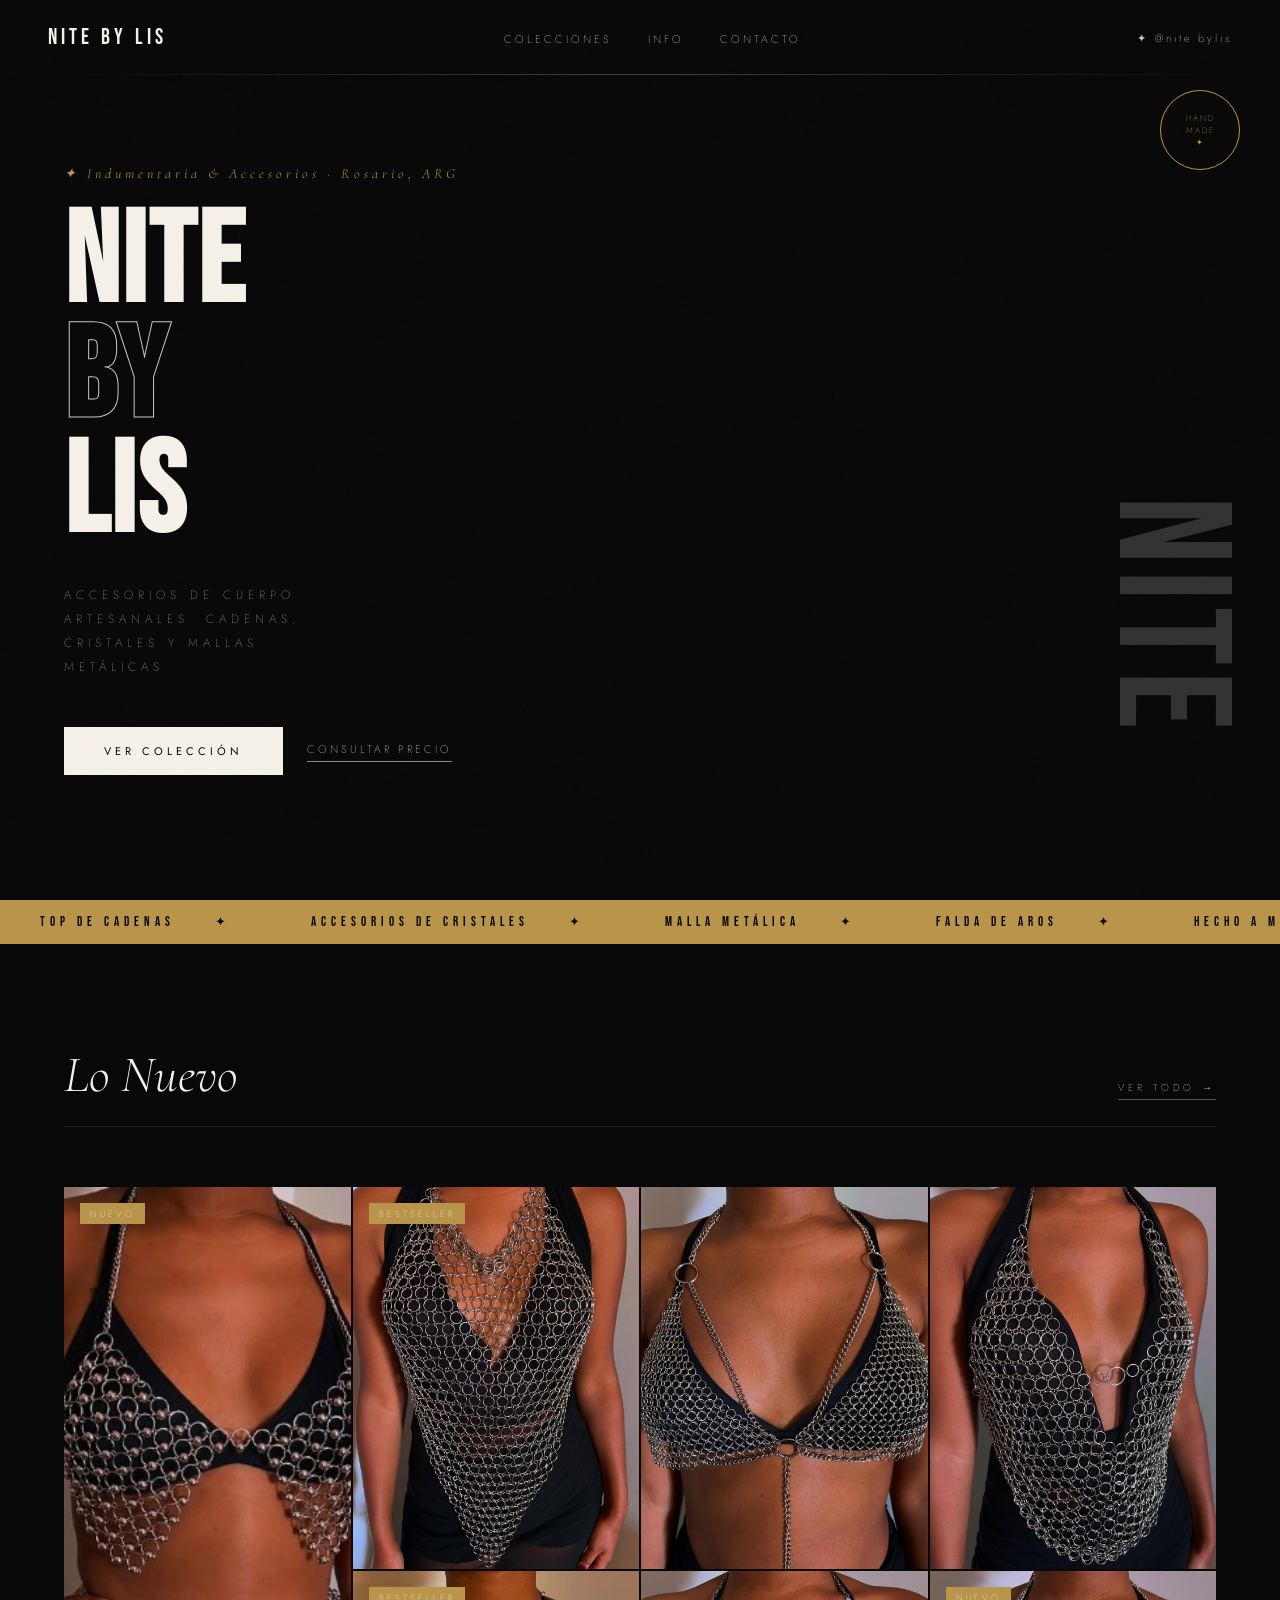
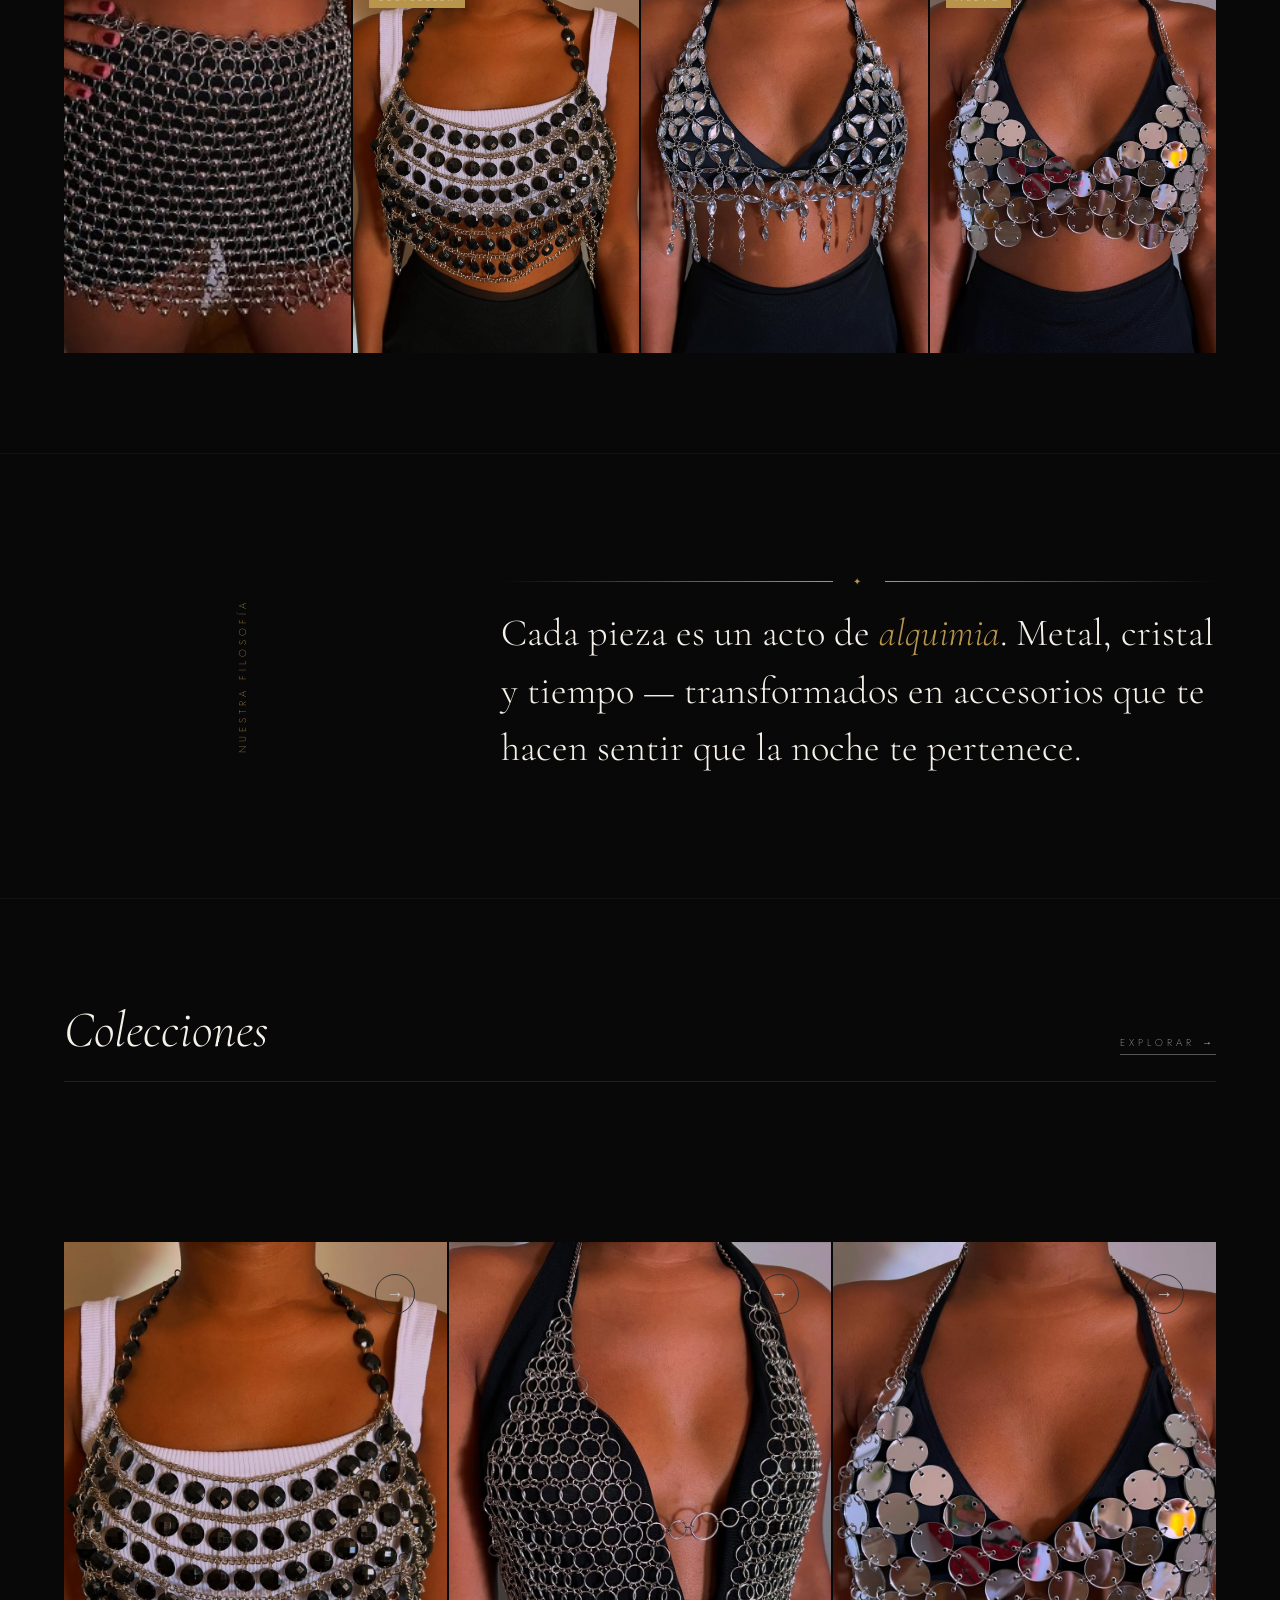
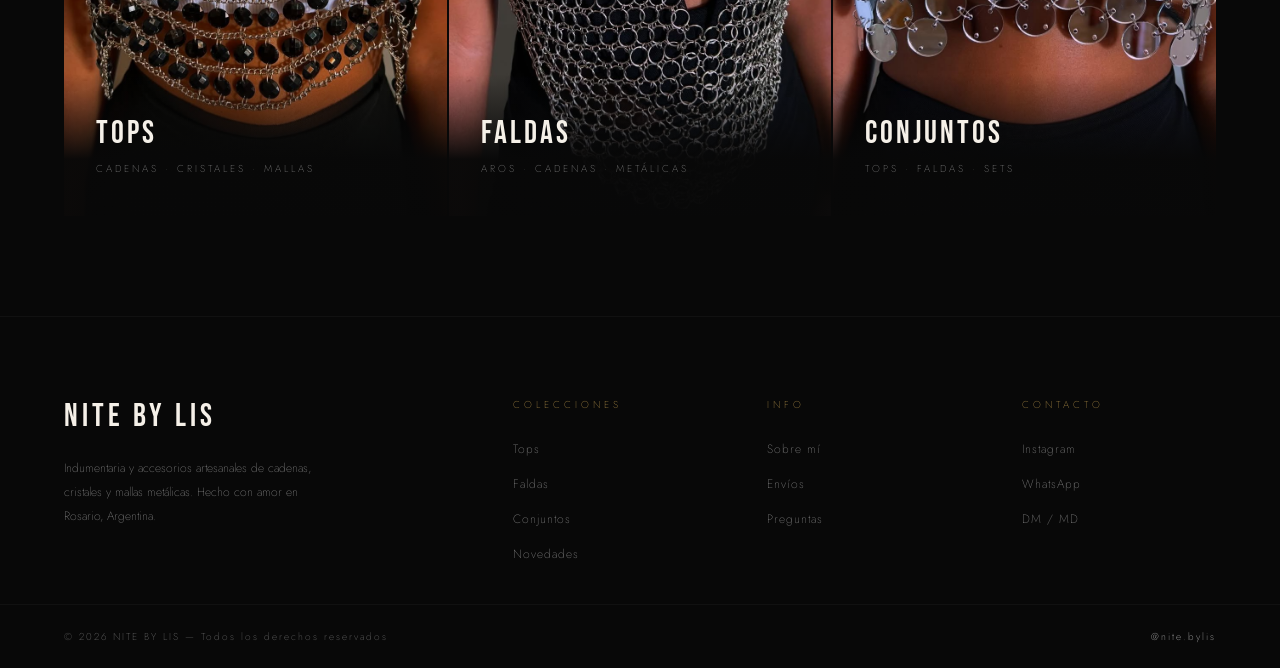
==== index.html @ 31d82adc "responsive v2" ====
<!DOCTYPE html>
<html lang="es">
<head>
  <meta charset="UTF-8">
  <meta name="viewport" content="width=device-width, initial-scale=1.0">
  <title>NITE BY LIS</title>
  <link rel="preconnect" href="https://fonts.googleapis.com">
  <link rel="preconnect" href="https://fonts.gstatic.com" crossorigin>
  <link href="https://fonts.googleapis.com/css2?family=Cormorant+Garamond:ital,wght@0,300;0,400;0,700;1,300;1,400&family=Bebas+Neue&family=Jost:wght@200;300;400&display=swap" rel="stylesheet">
  <link rel="stylesheet" href="css/styles.css">
</head>
<body>

  <!-- ==============================
       NAV
  ================================= -->
  <nav>
    <a href="#" class="nav-logo">NITE BY LIS</a>
    <ul class="nav-links">
      <!-- <li><a href="tienda.html">Tienda</a></li> -->
      <li><a href="colecciones.html">Colecciones</a></li>
      <li><a href="info.html">Info</a></li>
      <li><a href="#contacto">Contacto</a></li>
    </ul>
    <a href="https://instagram.com/nite.bylis" class="nav-ig">
      ✦ @nite.bylis
    </a>
    <button class="nav-hamburger" id="navHamburger" aria-label="Abrir menú" aria-expanded="false">
      <span></span><span></span><span></span>
    </button>
  </nav>
  <!-- Mobile nav drawer -->
  <div class="nav-drawer" id="navDrawer" aria-hidden="true">
    <ul class="nav-links">
      <!-- <li><a href="tienda.html">Tienda</a></li> -->
      <li><a href="colecciones.html">Colecciones</a></li>
      <li><a href="info.html">Info</a></li>
      <li><a href="#contacto">Contacto</a></li>
    </ul>
    <a href="https://instagram.com/nite.bylis" class="nav-drawer-ig">✦ @nite.bylis</a>
  </div>

  <!-- ==============================
       HERO
  ================================= -->
  <section class="hero">
    <div class="hero-left">
      <p class="hero-tagline">✦ Indumentaria & Accesorios · Rosario, ARG</p>
      <h1 class="hero-title">
        NITE<br>
        <span>BY</span>
        LIS
      </h1>
      <p class="hero-subtitle">Accesorios de cuerpo artesanales. Cadenas, cristales y mallas metálicas.</p>
      <div class="hero-cta">
        <a href="colecciones.html" class="btn-primary"><span>Ver Colección</span></a>
        <a href="https://wa.me/5493413000000?text=Hola%21%20Quiero%20consultar%20por%20los%20accesorios%20de%20NITE%20BY%20LIS%20%E2%9C%A6" class="btn-ghost" target="_blank" rel="noopener">Consultar precio</a>
      </div>
    </div>

    <div class="hero-right">
      <div class="hero-video-wrap" id="heroVideoWrap">

        <!-- Colocá tu video en img/hero.mp4 — formato recomendado 9:16 -->
        <video
          id="heroVideo"
          src="vid/hero2.mp4"
          autoplay
          muted
          loop
          playsinline
        ></video>

        <!-- Ícono de pausa / play — sin controles nativos -->
        <div class="hero-video-pause" id="heroVideoPause">
          <div class="icon">
            <!-- Pause (visible cuando el video está reproduciendo) -->
            <svg id="iconPause" viewBox="0 0 24 24" xmlns="http://www.w3.org/2000/svg">
              <rect x="5"  y="3" width="4" height="18" rx="1"/>
              <rect x="15" y="3" width="4" height="18" rx="1"/>
            </svg>
            <!-- Play (visible cuando el video está pausado) -->
            <svg id="iconPlay" viewBox="0 0 24 24" xmlns="http://www.w3.org/2000/svg" style="display:none;">
              <polygon points="5,3 19,12 5,21"/>
            </svg>
          </div>
        </div>

      </div>
      <div class="product-badge">HAND<br>MADE<br>✦</div>
      <div class="hero-img-text">NITE</div>
    </div>
  </section>

  <!-- ==============================
       MARQUEE
  ================================= -->
  <div class="marquee-wrap">
    <div class="marquee-track">
      <span class="marquee-item">TOP DE CADENAS</span>
      <span class="marquee-item">ACCESORIOS DE CRISTALES</span>
      <span class="marquee-item">MALLA METÁLICA</span>
      <span class="marquee-item">FALDA DE AROS</span>
      <span class="marquee-item">HECHO A MANO</span>
      <span class="marquee-item">ROSARIO ARG</span>
      <!-- Duplicado para loop continuo -->
      <span class="marquee-item">TOP DE CADENAS</span>
      <span class="marquee-item">ACCESORIOS DE CRISTALES</span>
      <span class="marquee-item">MALLA METÁLICA</span>
      <span class="marquee-item">FALDA DE AROS</span>
      <span class="marquee-item">HECHO A MANO</span>
      <span class="marquee-item">ROSARIO ARG</span>
    </div>
  </div>

  <!-- ==============================
       PRODUCTOS — Lo Nuevo
  ================================= -->
  <section class="section">
    <div class="section-header reveal">
      <h2 class="section-title">Lo Nuevo</h2>
      <a href="colecciones.html?filter=nuevo" class="section-link">Ver todo →</a>
    </div>

    <div class="products-grid">

      <div class="product-card reveal">
        <div class="product-img">
          <img src="img/1.jpg" alt="Cota de Malla Triangular">
        </div>
        <div class="product-tag">Nuevo</div>
        <div class="product-overlay">
          <p class="product-name">Cota de Malla Triangular</p>
          <p class="product-price">Consultar precio al MD</p>
        </div>
      </div>

      <div class="product-card reveal">
        <div class="product-img">
          <img src="img/3.jpg" alt="Bralette de Aros y Cadenas">
        </div>
        <div class="product-tag">Bestseller</div>
        <div class="product-overlay">
          <p class="product-name">Bralette de Aros y Cadenas</p>
          <p class="product-price">Consultar precio al MD</p>
        </div>
      </div>

      <div class="product-card reveal">
        <div class="product-img">
          <img src="img/5.jpg" alt="Top Cristales Transparentes">
        </div>
        <div class="product-overlay">
          <p class="product-name">Top Cristales Transparentes</p>
          <p class="product-price">Consultar precio al MD</p>
        </div>
      </div>

      <div class="product-card reveal">
        <div class="product-img">
          <img src="img/4.jpg" alt="Falda de Cadenas Drapeadas">
        </div>
        <div class="product-overlay">
          <p class="product-name">Falda de Cadenas Drapeadas</p>
          <p class="product-price">Consultar precio al MD</p>
        </div>
      </div>

      <div class="product-card reveal">
        <div class="product-img">
          <img src="img/11.jpg" alt="Top Espejos Plateados">
        </div>
        <div class="product-tag">Bestseller</div>
        <div class="product-overlay">
          <p class="product-name">Top Espejos Plateados</p>
          <p class="product-price">Consultar precio al MD</p>
        </div>
      </div>

      <div class="product-card reveal">
        <div class="product-img">
          <img src="img/8.jpg" alt="Top Cristales Negros Flor">
        </div>
        <div class="product-overlay">
          <p class="product-name">Top Cristales Negros Flor</p>
          <p class="product-price">Consultar precio al MD</p>
        </div>
      </div>

      <div class="product-card reveal">
        <div class="product-img">
          <img src="img/13.jpg" alt="Conjunto Malla Metálica">
        </div>
        <div class="product-tag">Nuevo</div>
        <div class="product-overlay">
          <p class="product-name">Conjunto Malla Metálica</p>
          <p class="product-price">Consultar precio al MD</p>
        </div>
      </div>

    </div>
  </section>

  <!-- ==============================
       STATEMENT
  ================================= -->
  <div class="statement">
    <div style="display:flex;justify-content:center;">
      <p class="statement-label">Nuestra Filosofía</p>
    </div>
    <div>
      <div class="line-deco reveal"><span>✦</span></div>
      <p class="statement-text reveal">
        Cada pieza es un acto de <em>alquimia</em>. Metal, cristal y tiempo — transformados en accesorios que te hacen sentir que la noche te pertenece.
      </p>
    </div>
  </div>

  <!-- ==============================
       COLECCIONES
  ================================= -->
  <section class="section" style="padding-bottom:0;">
    <div class="section-header reveal">
      <h2 class="section-title">Colecciones</h2>
      <a href="colecciones.html" class="section-link">Explorar →</a>
    </div>
  </section>

  <div class="categories">
    <a href="colecciones.html?filter=tops" class="cat-item reveal">
      <div class="cat-bg">
        <img src="img/11.jpg" alt="Tops">
      </div>
      <div class="cat-info">
        <p class="cat-name">TOPS</p>
        <p class="cat-count">Cadenas · Cristales · Mallas</p>
      </div>
      <div class="cat-arrow">→</div>
    </a>

    <a href="colecciones.html?filter=faldas" class="cat-item reveal">
      <div class="cat-bg">
        <img src="img/4.jpg" alt="Faldas">
      </div>
      <div class="cat-info">
        <p class="cat-name">FALDAS</p>
        <p class="cat-count">Aros · Cadenas · Metálicas</p>
      </div>
      <div class="cat-arrow">→</div>
    </a>

    <a href="colecciones.html?filter=conjuntos" class="cat-item reveal">
      <div class="cat-bg">
        <img src="img/13.jpg" alt="Conjuntos">
      </div>
      <div class="cat-info">
        <p class="cat-name">CONJUNTOS</p>
        <p class="cat-count">Tops · Faldas · Sets</p>
      </div>
      <div class="cat-arrow">→</div>
    </a>
  </div>

  <!-- ==============================
       FOOTER
  ================================= -->
  <footer>
    <div>
      <p class="footer-brand">NITE BY LIS</p>
      <p class="footer-desc">Indumentaria y accesorios artesanales de cadenas, cristales y mallas metálicas. Hecho con amor en Rosario, Argentina.</p>
    </div>
        <div>
      <p class="footer-col-title">Colecciones</p>
      <ul class="footer-links">
        <li><a href="colecciones.html?filter=tops">Tops</a></li>
        <li><a href="colecciones.html?filter=faldas">Faldas</a></li>
        <li><a href="colecciones.html?filter=conjuntos">Conjuntos</a></li>
        <li><a href="colecciones.html?filter=nuevo">Novedades</a></li>
      </ul>
    </div>
    <div>
      <p class="footer-col-title">Info</p>
      <ul class="footer-links">
        <li><a href="info.html#sobre-mi">Sobre mí</a></li>
        <li><a href="info.html#envios">Envíos</a></li>
        <li><a href="info.html#preguntas">Preguntas</a></li>
      </ul>
    </div>
    <div>
      <p class="footer-col-title" id="contacto">Contacto</p>
      <ul class="footer-links">
        <li><a href="https://instagram.com/nite.bylis" target="_blank" rel="noopener">Instagram</a></li>
        <li><a href="https://wa.me/0000000000000?text=Hola%21%20Quiero%20contactarme%20con%20NITE%20BY%20LIS%20%E2%9C%A6" target="_blank" rel="noopener">WhatsApp</a></li>
        <li><a href="https://instagram.com/nite.bylis" target="_blank" rel="noopener">DM / MD</a></li>
      </ul>
    </div>
  </footer>

  <div class="footer-bottom">
    <p class="footer-copy">© 2026 NITE BY LIS — Todos los derechos reservados</p>
    <a href="https://instagram.com/nite.bylis" class="footer-ig">@nite.bylis</a>
  </div>

  <script src="js/config.js"></script>
  <script src="js/main.js"></script>
</body>
</html>
---- css/styles.css ----
/* ============================================
   NITE BY LIS — Editorial Dark
   styles.css
   ============================================ */

/* ---------- Variables ---------- */
:root {
  --black: #080808;
  --white: #f5f0e8;
  --silver: #c8c8c8;
  --gold: #b8954a;
  --dim: #1a1a1a;
  --text-muted: #888;
}

/* ---------- Reset & Base ---------- */
*, *::before, *::after {
  margin: 0;
  padding: 0;
  box-sizing: border-box;
}

html {
  scroll-behavior: smooth;
  overflow-x: hidden;
}

body {
  background: var(--black);
  color: var(--white);
  font-family: 'Jost', sans-serif;
  font-weight: 200;
  overflow-x: hidden;
  cursor: crosshair;
}

/* Grain overlay */
body::before {
  content: '';
  position: fixed;
  inset: 0;
  background-image: url("data:image/svg+xml,%3Csvg viewBox='0 0 256 256' xmlns='http://www.w3.org/2000/svg'%3E%3Cfilter id='noise'%3E%3CfeTurbulence type='fractalNoise' baseFrequency='0.9' numOctaves='4' stitchTiles='stitch'/%3E%3C/filter%3E%3Crect width='100%25' height='100%25' filter='url(%23noise)' opacity='0.04'/%3E%3C/svg%3E");
  pointer-events: none;
  z-index: 9999;
  opacity: 0.4;
}

/* ---------- Navigation ---------- */
body > nav {
  position: fixed;
  top: 0;
  left: 0;
  right: 0;
  z-index: 100;
  display: flex;
  justify-content: space-between;
  align-items: center;
  padding: 24px 48px;
  background: transparent;
  backdrop-filter: blur(0px);
  -webkit-backdrop-filter: blur(0px);
  transition: background 0.4s ease, backdrop-filter 0.4s ease, -webkit-backdrop-filter 0.4s ease;
}

/* Páginas sin hero (info, colecciones, tienda) — nav siempre visible */
body.page-inner > nav {
  background: rgba(8,8,8,0.92) !important;
  backdrop-filter: blur(10px) !important;
  -webkit-backdrop-filter: blur(10px) !important;
}

body > nav::after {
  content: '';
  position: absolute;
  bottom: 0;
  left: 48px;
  right: 48px;
  height: 1px;
  background: linear-gradient(90deg, transparent, var(--silver), transparent);
  opacity: 0.3;
}

.nav-logo {
  font-family: 'Bebas Neue', sans-serif;
  font-size: 22px;
  letter-spacing: 4px;
  color: var(--white);
  text-decoration: none;
}

.nav-links {
  display: flex;
  gap: 36px;
  list-style: none;
}

.nav-links a {
  font-size: 11px;
  letter-spacing: 3px;
  text-transform: uppercase;
  color: var(--silver);
  text-decoration: none;
  transition: color 0.3s;
}

.nav-links a:hover {
  color: var(--white);
}

.nav-ig {
  font-size: 11px;
  letter-spacing: 3px;
  color: var(--silver);
  text-decoration: none;
}
.hero {
  height: 100vh;
  max-height: 900px;
  display: grid;
  grid-template-columns: 3fr 2fr;
  align-items: stretch;
  position: relative;
  overflow: hidden;
}

.hero-left {
  display: flex;
  flex-direction: column;
  justify-content: center;
  padding: 100px 64px 60px;
  position: relative;
}

.hero-tagline {
  font-family: 'Cormorant Garamond', serif;
  font-style: italic;
  font-size: 14px;
  letter-spacing: 4px;
  color: var(--gold);
  margin-bottom: 24px;
  opacity: 0;
  animation: fadeUp 1s 0.3s ease forwards;
}

.hero-title {
  font-family: 'Bebas Neue', sans-serif;
  font-size: clamp(72px, 10vw, 140px);
  line-height: 0.9;
  letter-spacing: 2px;
  color: var(--white);
  opacity: 0;
  animation: fadeUp 1s 0.5s ease forwards;
}

.hero-title span {
  display: block;
  color: transparent;
  -webkit-text-stroke: 1px var(--silver);
}

.hero-subtitle {
  margin-top: 32px;
  font-size: 12px;
  letter-spacing: 5px;
  text-transform: uppercase;
  color: var(--text-muted);
  max-width: 280px;
  line-height: 2;
  opacity: 0;
  animation: fadeUp 1s 0.7s ease forwards;
}

.hero-cta {
  margin-top: 48px;
  display: flex;
  align-items: center;
  gap: 24px;
  opacity: 0;
  animation: fadeUp 1s 0.9s ease forwards;
}

/* Buttons */
.btn-primary {
  display: inline-block;
  padding: 16px 40px;
  background: var(--white);
  color: var(--black);
  font-size: 11px;
  letter-spacing: 4px;
  text-transform: uppercase;
  text-decoration: none;
  font-weight: 400;
  transition: all 0.3s;
  position: relative;
  overflow: hidden;
}

.btn-primary::before {
  content: '';
  position: absolute;
  inset: 0;
  background: var(--gold);
  transform: translateX(-100%);
  transition: transform 0.4s ease;
}

.btn-primary:hover::before {
  transform: translateX(0);
}

.btn-primary span {
  position: relative;
  z-index: 1;
}

.btn-ghost {
  font-size: 11px;
  letter-spacing: 3px;
  text-transform: uppercase;
  color: var(--silver);
  text-decoration: none;
  border-bottom: 1px solid var(--text-muted);
  padding-bottom: 4px;
  transition: color 0.3s, border-color 0.3s;
}

.btn-ghost:hover {
  color: var(--white);
  border-color: var(--white);
}

/* Hero right panel */
.hero-right {
  position: relative;
  overflow: hidden;
  background: var(--black);
  display: flex;
  flex-direction: column;
}

.hero-img-placeholder {
  width: 100%;
  height: 100%;
  background: linear-gradient(135deg, #1a1a1a 0%, #0d0d0d 50%, #1f1a15 100%);
  display: flex;
  align-items: center;
  justify-content: center;
  position: relative;
  overflow: hidden;
}

.hero-img-placeholder::before {
  content: '';
  position: absolute;
  inset: 0;
  background:
    radial-gradient(ellipse at 30% 70%, rgba(184, 149, 74, 0.15) 0%, transparent 60%),
    radial-gradient(ellipse at 70% 30%, rgba(192, 192, 192, 0.1) 0%, transparent 60%);
}

.chain-art {
  position: absolute;
  inset: 0;
  opacity: 0.12;
}

.hero-img-text {
  font-family: 'Bebas Neue', sans-serif;
  font-size: 160px;
  color: var(--white);
  opacity: 0.18;
  letter-spacing: 6px;
  position: absolute;
  bottom: 165px;
  right: 16px;
  writing-mode: vertical-rl;
  text-orientation: mixed;
  user-select: none;
  pointer-events: none;
}

.product-badge {
  position: absolute;
  top: 90px;
  right: 40px;
  width: 80px;
  height: 80px;
  border-radius: 50%;
  border: 1px solid var(--gold);
  display: flex;
  align-items: center;
  justify-content: center;
  text-align: center;
  font-size: 8px;
  letter-spacing: 2px;
  text-transform: uppercase;
  color: var(--gold);
  animation: rotateSlow 20s linear infinite;
  z-index: 2;
}

.add-image-hint {
  text-align: center;
  color: #777;
  font-size: 12px;
  letter-spacing: 2px;
  text-transform: uppercase;
}

/* ---------- Marquee ---------- */
.marquee-wrap {
  overflow: hidden;
  background: var(--gold);
  padding: 14px 0;
}

.marquee-track {
  display: flex;
  gap: 0;
  white-space: nowrap;
  animation: marqueeScroll 25s linear infinite;
}

.marquee-item {
  font-family: 'Bebas Neue', sans-serif;
  font-size: 13px;
  letter-spacing: 5px;
  color: var(--black);
  padding: 0 40px;
}

.marquee-item::after {
  content: '✦';
  margin-left: 40px;
}

/* ---------- Sections ---------- */
.section {
  padding: 100px 64px;
}

.section-header {
  display: flex;
  justify-content: space-between;
  align-items: baseline;
  margin-bottom: 60px;
  padding-bottom: 20px;
  border-bottom: 1px solid #1f1f1f;
}

.section-title {
  font-family: 'Cormorant Garamond', serif;
  font-size: clamp(36px, 4vw, 56px);
  font-weight: 300;
  font-style: italic;
  color: var(--white);
}

.section-link {
  font-size: 10px;
  letter-spacing: 4px;
  text-transform: uppercase;
  color: var(--silver);
  text-decoration: none;
  border-bottom: 1px solid #555;
  padding-bottom: 4px;
  transition: color 0.3s;
}

.section-link:hover {
  color: var(--white);
}

/* ---------- Products Grid ---------- */
.products-grid {
  display: grid;
  grid-template-columns: repeat(4, 1fr);
  gap: 2px;
}

.product-card {
  position: relative;
  overflow: hidden;
  cursor: pointer;
  background: var(--dim);
  aspect-ratio: 3/4;
}

.product-card:first-child {
  grid-row: span 2;
  aspect-ratio: auto;
}

.product-img img {
  width: 100%;
  height: 100%;
  object-fit: cover;
  object-position: center top;
  display: block;
}

.product-card:hover .product-img img {
  transform: scale(1.05);
  transition: transform 0.7s ease;
}

.product-img {
  width: 100%;
  height: 100%;
  background: linear-gradient(180deg, #1a1a1a 0%, #0f0f0f 100%);
  display: flex;
  align-items: center;
  justify-content: center;
  transition: transform 0.7s ease;
  position: relative;
  overflow: hidden;
}

.product-img::after {
  content: '';
  position: absolute;
  inset: 0;
  background: radial-gradient(ellipse at center, rgba(192, 192, 192, 0.05) 0%, transparent 70%);
}

.product-card:hover .product-img {
  transform: scale(1.05);
}

.product-img-num {
  font-family: 'Bebas Neue', sans-serif;
  font-size: 60px;
  color: #1f1f1f;
  user-select: none;
}

.product-overlay {
  position: absolute;
  bottom: 0;
  left: 0;
  right: 0;
  padding: 24px;
  background: linear-gradient(to top, rgba(8, 8, 8, 0.95) 0%, transparent 100%);
  transform: translateY(20px);
  opacity: 0;
  transition: all 0.4s ease;
}

.product-card:hover .product-overlay {
  transform: translateY(0);
  opacity: 1;
}

.product-name {
  font-family: 'Cormorant Garamond', serif;
  font-size: 18px;
  font-style: italic;
  color: var(--white);
  margin-bottom: 4px;
}

.product-price {
  font-size: 12px;
  letter-spacing: 2px;
  color: var(--gold);
}

.product-tag {
  position: absolute;
  top: 16px;
  left: 16px;
  font-size: 9px;
  letter-spacing: 3px;
  text-transform: uppercase;
  color: var(--white);
  background: var(--gold);
  padding: 4px 10px;
}

/* ---------- Statement ---------- */
.statement {
  padding: 120px 64px;
  display: grid;
  grid-template-columns: 1fr 2fr;
  gap: 80px;
  align-items: center;
  border-top: 1px solid #111;
  border-bottom: 1px solid #111;
}

.statement-label {
  font-size: 10px;
  letter-spacing: 4px;
  text-transform: uppercase;
  color: var(--gold);
  writing-mode: vertical-rl;
  text-orientation: mixed;
  transform: rotate(180deg);
}

.statement-text {
  font-family: 'Cormorant Garamond', serif;
  font-size: clamp(24px, 3vw, 40px);
  font-weight: 300;
  line-height: 1.5;
  color: var(--white);
}

.statement-text em {
  font-style: italic;
  color: var(--gold);
}

/* ---------- Categories ---------- */
.categories {
  padding: 100px 64px;
  display: grid;
  grid-template-columns: repeat(3, 1fr);
  gap: 2px;
}

.cat-item {
  position: relative;
  aspect-ratio: 2/3;
  overflow: hidden;
  cursor: pointer;
  background: #111;
  text-decoration: none;
  display: block;
}

.cat-bg {
  width: 100%;
  height: 100%;
  background: linear-gradient(135deg, #161616 0%, #0e0e0e 100%);
  transition: transform 0.6s ease;
  display: flex;
  align-items: center;
  justify-content: center;
}

.cat-bg img {
  width: 100%;
  height: 100%;
  object-fit: cover;
  object-position: center top;
  display: block;
  transition: transform 0.6s ease;
}

.cat-item:hover .cat-bg img {
  transform: scale(1.05);
}

.cat-bg-icon {
  font-size: 80px;
  opacity: 0.06;
  font-family: 'Bebas Neue', sans-serif;
  letter-spacing: -5px;
}

.cat-info {
  position: absolute;
  bottom: 0;
  left: 0;
  right: 0;
  padding: 40px 32px;
  background: linear-gradient(to top, rgba(8, 8, 8, 0.98) 40%, transparent);
}

.cat-name {
  font-family: 'Bebas Neue', sans-serif;
  font-size: 32px;
  letter-spacing: 3px;
  color: var(--white);
  margin-bottom: 8px;
}

.cat-count {
  font-size: 10px;
  letter-spacing: 3px;
  text-transform: uppercase;
  color: var(--text-muted);
}

.cat-arrow {
  position: absolute;
  top: 32px;
  right: 32px;
  width: 40px;
  height: 40px;
  border: 1px solid #333;
  border-radius: 50%;
  display: flex;
  align-items: center;
  justify-content: center;
  color: var(--silver);
  font-size: 18px;
  transition: all 0.3s;
}

.cat-item:hover .cat-arrow {
  background: var(--gold);
  border-color: var(--gold);
  color: var(--black);
}

/* ---------- Footer ---------- */
footer {
  padding: 80px 64px 40px;
  border-top: 1px solid #111;
  display: grid;
  grid-template-columns: 2fr 1fr 1fr 1fr;
  gap: 60px;
}

.footer-brand {
  font-family: 'Bebas Neue', sans-serif;
  font-size: 32px;
  letter-spacing: 4px;
  margin-bottom: 20px;
  color: var(--white);
}

.footer-desc {
  font-size: 12px;
  color: var(--text-muted);
  line-height: 2;
  max-width: 260px;
}

.footer-col-title {
  font-size: 10px;
  letter-spacing: 4px;
  text-transform: uppercase;
  color: var(--gold);
  margin-bottom: 24px;
}

.footer-links {
  list-style: none;
  display: flex;
  flex-direction: column;
  gap: 12px;
}

.footer-links a {
  font-size: 12px;
  color: var(--text-muted);
  text-decoration: none;
  letter-spacing: 1px;
  transition: color 0.3s;
}

.footer-links a:hover {
  color: var(--white);
}

.footer-bottom {
  padding: 24px 64px;
  display: flex;
  justify-content: space-between;
  align-items: center;
  border-top: 1px solid #111;
}

.footer-copy {
  font-size: 10px;
  letter-spacing: 2px;
  color: #777;
}

.footer-ig {
  font-size: 10px;
  letter-spacing: 2px;
  color: var(--silver);
  text-decoration: none;
}

/* ---------- Hero Video ---------- */
.hero-video-wrap {
  position: relative;
  flex: 1;           /* ocupa todo el alto de hero-right */
  min-height: 0;
  width: 100%;
  overflow: hidden;
  cursor: pointer;
  background: var(--black); /* mismo fondo que hero-left cuando el video no llena el ancho */
}

.hero-video-wrap video {
  width: 100%;
  height: 100%;
  object-fit: cover;
  object-position: center top; /* encuadra desde arriba — muestra el producto */
  display: block;
  border: none;
  outline: none;
}

/* Icono de pausa — aparece al hover y cuando está pausado */
.hero-video-pause {
  position: absolute;
  inset: 0;
  display: flex;
  align-items: center;
  justify-content: center;
  opacity: 0;
  transition: opacity 0.3s ease;
  pointer-events: none;
}

.hero-video-pause span {
  font-size: 28px;
  color: var(--white);
  letter-spacing: 3px;
  text-shadow: 0 0 20px rgba(0, 0, 0, 0.8);
  line-height: 1;
}

/* Mostrar ícono al hacer hover sobre el wrapper */
.hero-video-wrap:hover .hero-video-pause {
  opacity: 0.7;
}

/* Cuando está pausado, el ícono muestra play y se ve siempre */
.hero-video-wrap.is-paused .hero-video-pause {
  opacity: 1;
}

.hero-video-wrap.is-paused .hero-video-pause span::before {
  content: '▶';
  font-size: 32px;
}

.hero-video-wrap.is-paused .hero-video-pause span {
  font-size: 0; /* oculta las barras de pausa */
}

.hero-video-wrap.is-paused .hero-video-pause span::before {
  font-size: 32px;
  color: var(--white);
  text-shadow: 0 0 20px rgba(0, 0, 0, 0.8);
}

/* ---------- Animations ---------- */
@keyframes fadeUp {
  from {
    opacity: 0;
    transform: translateY(30px);
  }
  to {
    opacity: 1;
    transform: translateY(0);
  }
}

@keyframes rotateSlow {
  to {
    transform: rotate(360deg);
  }
}

@keyframes marqueeScroll {
  from { transform: translateX(0); }
  to   { transform: translateX(-50%); }
}

/* ---------- Scroll Reveal ---------- */
.reveal {
  opacity: 0;
  transform: translateY(40px);
  transition: opacity 0.8s ease, transform 0.8s ease;
}

.reveal.visible {
  opacity: 1;
  transform: translateY(0);
}

/* ---------- Line Decoration ---------- */
.line-deco {
  display: flex;
  align-items: center;
  gap: 20px;
  margin-bottom: 16px;
}

.line-deco::before,
.line-deco::after {
  content: '';
  flex: 1;
  height: 1px;
  background: linear-gradient(90deg, transparent, var(--gold));
}

.line-deco::after {
  background: linear-gradient(90deg, var(--gold), transparent);
}

.line-deco span {
  font-size: 10px;
  letter-spacing: 4px;
  text-transform: uppercase;
  color: var(--gold);
}

/* ============================================
   RESPONSIVE — Mobile First
   Breakpoints: 768px (tablet) · 480px (mobile)
   ============================================ */

/* ---------- Hamburger button (hidden on desktop) ---------- */
.nav-hamburger {
  display: none;
  flex-direction: column;
  justify-content: center;
  gap: 5px;
  background: none;
  border: none;
  cursor: pointer;
  padding: 4px;
  z-index: 102;
}

.nav-hamburger span {
  display: block;
  width: 22px;
  height: 1.5px;
  background: var(--white);
  transition: transform 0.3s ease, opacity 0.3s ease;
}

/* X state */
.nav-hamburger.open span:nth-child(1) { transform: translateY(6.5px) rotate(45deg); }
.nav-hamburger.open span:nth-child(2) { opacity: 0; }
.nav-hamburger.open span:nth-child(3) { transform: translateY(-6.5px) rotate(-45deg); }

/* ---------- Mobile nav drawer ---------- */
.nav-drawer {
  display: none;
  position: fixed;
  top: 0;
  left: 0;
  right: 0;
  bottom: 0;
  background: rgba(8,8,8,0.98);
  z-index: 101;
  flex-direction: column;
  align-items: center;
  justify-content: center;
  gap: 32px;
  opacity: 0;
  pointer-events: none;
  transition: opacity 0.3s ease;
}

.nav-drawer.open {
  opacity: 1;
  pointer-events: all;
}

.nav-drawer .nav-links {
  flex-direction: column;
  align-items: center;
  gap: 28px;
  list-style: none;
}

.nav-drawer .nav-links a {
  font-size: 13px;
  letter-spacing: 5px;
  color: var(--silver);
  text-decoration: none;
  transition: color 0.3s;
}

.nav-drawer .nav-links a:hover {
  color: var(--white);
}

.nav-drawer-ig {
  font-size: 11px;
  letter-spacing: 3px;
  color: var(--silver);
  text-decoration: none;
}

/* ---------- Tablet ---------- */
@media (max-width: 768px) {

  /* Global overflow fix */
  body { overflow-x: hidden; }
  .hero, .section, .statement, .categories, footer, .footer-bottom,
  .marquee-wrap { max-width: 100vw; }

  /* Nav — show hamburger, hide links */
  body > nav {
    padding: 18px 24px;
    position: fixed;
    z-index: 102;
  }

  .nav-links,
  .nav-ig {
    display: none;
  }

  .nav-hamburger {
    display: flex;
  }

  .nav-drawer {
    display: flex;
  }

  /* Prevent text overflow */
  .section-header { flex-wrap: wrap; gap: 8px; }
  .hero-tagline   { white-space: normal; font-size: 12px; letter-spacing: 2px; }
  img, video      { max-width: 100%; display: block; }


  /* Hero — stack vertical */
  .hero {
    grid-template-columns: 1fr;
    height: auto;
    max-height: none;
    min-height: 100svh;
  }

  .hero-left {
    padding: 96px 28px 40px;
    order: 1;
  }

  .hero-right {
    order: 2;
    height: 65vw;
    min-height: 260px;
    max-height: 420px;
  }

  .hero-title {
    font-size: clamp(52px, 15vw, 96px);
  }

  .hero-subtitle {
    font-size: 10px;
    letter-spacing: 3px;
    max-width: 260px;
  }

  .hero-cta {
    flex-direction: column;
    align-items: flex-start;
    gap: 16px;
    margin-top: 32px;
  }

  .btn-primary {
    width: 100%;
    text-align: center;
    padding: 14px 24px;
  }

  .hero-img-text {
    font-size: 80px;
    bottom: 10px;
  }

  .product-badge {
    top: 16px;
    right: 16px;
    width: 60px;
    height: 60px;
    font-size: 6px;
  }

  /* Products grid */
  .products-grid {
    grid-template-columns: repeat(2, 1fr);
  }

  .product-card:first-child {
    grid-row: span 1;
    aspect-ratio: 3/4;
  }

  /* Overlay siempre visible en mobile */
  .product-overlay {
    transform: translateY(0);
    opacity: 1;
    background: linear-gradient(to top, rgba(8,8,8,0.98) 0%, rgba(8,8,8,0.3) 100%);
  }

  /* Statement */
  .statement {
    grid-template-columns: 1fr;
    gap: 24px;
    padding: 56px 28px;
  }

  .statement-label {
    writing-mode: horizontal-tb;
    transform: none;
  }

  /* Sections */
  .section {
    padding: 56px 28px;
  }

  /* Categories */
  .categories {
    padding: 32px 28px;
    grid-template-columns: 1fr;
    gap: 2px;
  }

  .cat-item {
    aspect-ratio: 3/1;
    min-height: 120px;
  }

  .cat-bg img {
    object-position: center 30%;
  }

  /* Footer */
  footer {
    grid-template-columns: 1fr 1fr;
    gap: 36px;
    padding: 56px 28px 28px;
  }

  .footer-bottom {
    padding: 20px 28px;
    flex-direction: column;
    gap: 8px;
    text-align: center;
  }
}

/* ---------- Mobile ---------- */
@media (max-width: 480px) {

  body > nav {
    padding: 16px 20px;
  }

  .nav-logo {
    font-size: 17px;
    letter-spacing: 3px;
  }

  .hero-left {
    padding: 88px 20px 36px;
  }

  .hero-title {
    font-size: clamp(48px, 17vw, 72px);
  }

  .hero-right {
    height: 70vw;
  }

  /* Marquee */
  .marquee-item {
    font-size: 11px;
    padding: 0 20px;
  }

  /* Products */
  .section {
    padding: 44px 20px;
  }

  .product-name  { font-size: 13px; }
  .product-price { font-size: 10px; }

  /* Statement */
  .statement {
    padding: 44px 20px;
  }

  .statement-text {
    font-size: clamp(19px, 5vw, 26px);
  }

  /* Categories */
  .categories {
    padding: 28px 20px;
  }

  .cat-item {
    aspect-ratio: 5/2;
  }

  .cat-name { font-size: 22px; }

  /* Footer */
  footer {
    grid-template-columns: 1fr;
    gap: 28px;
    padding: 44px 20px 24px;
  }

  .footer-brand  { font-size: 22px; }

  .footer-bottom {
    padding: 14px 20px;
  }
}
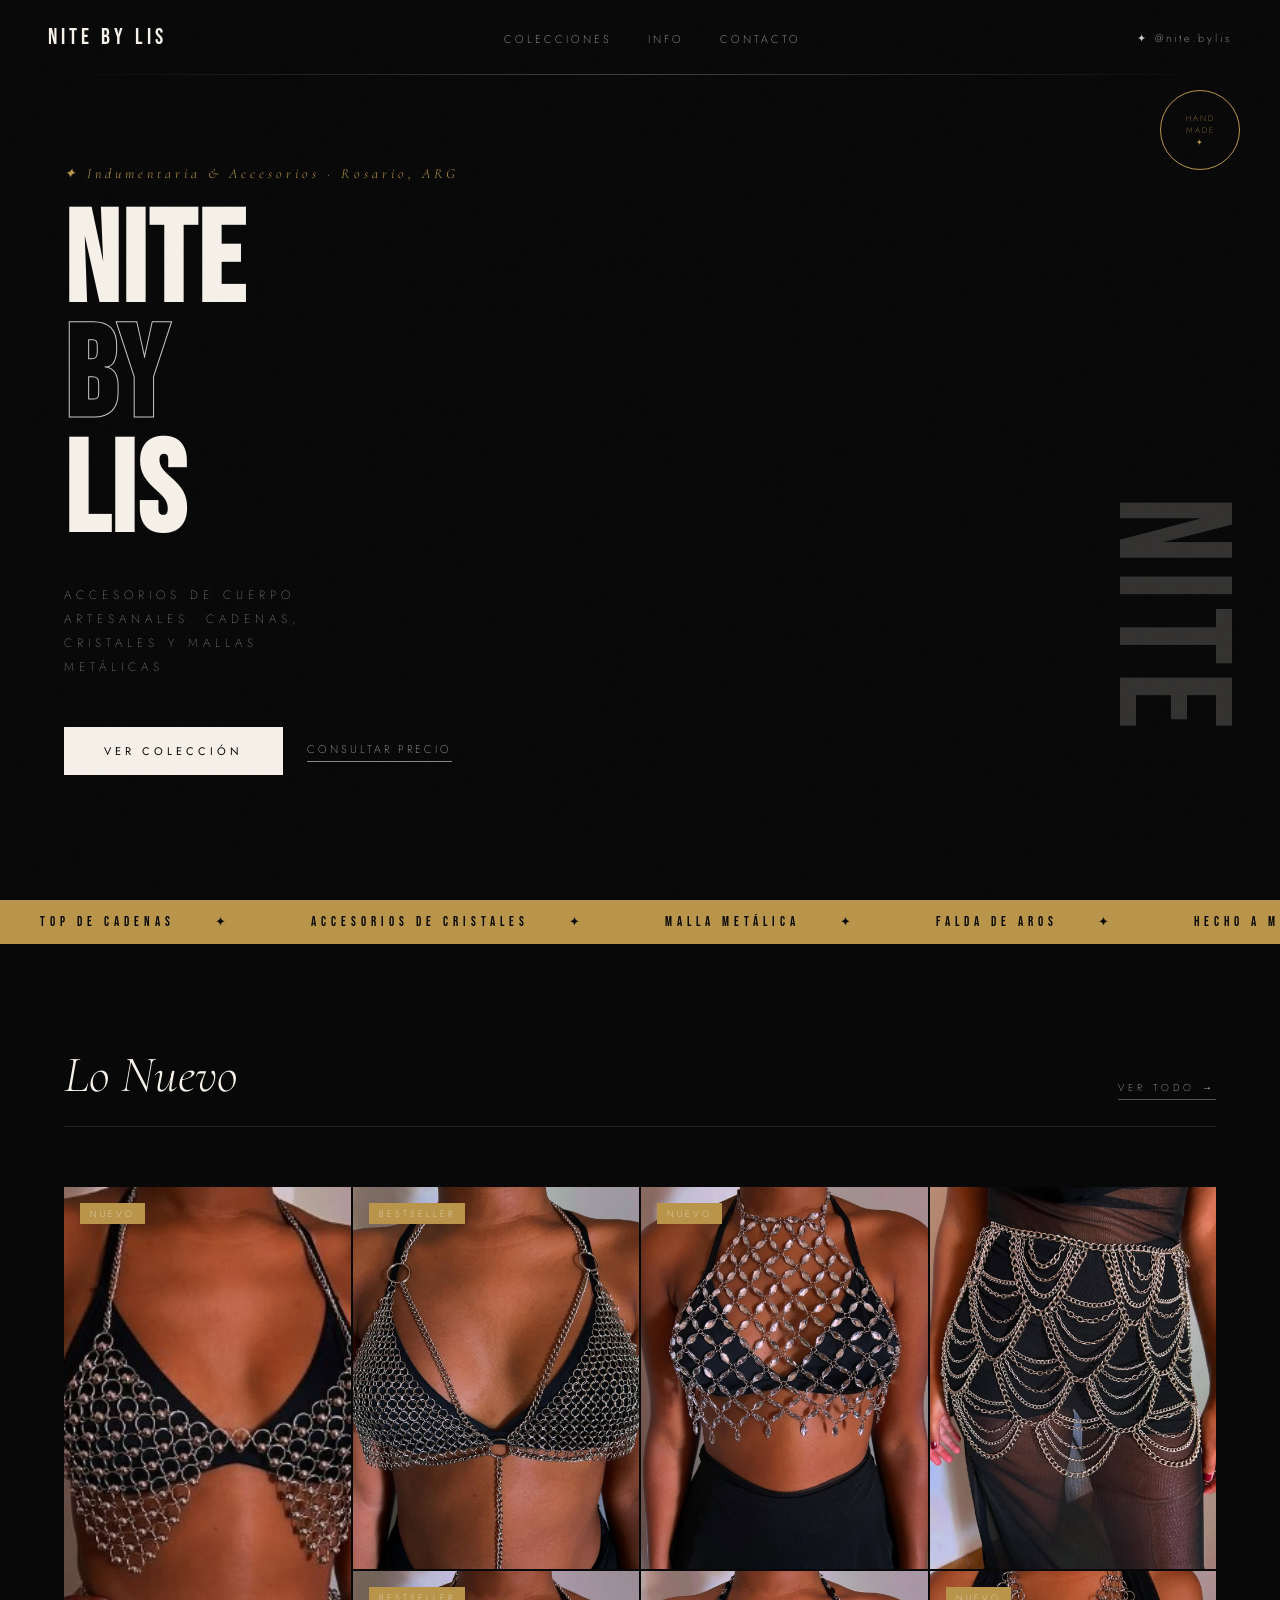
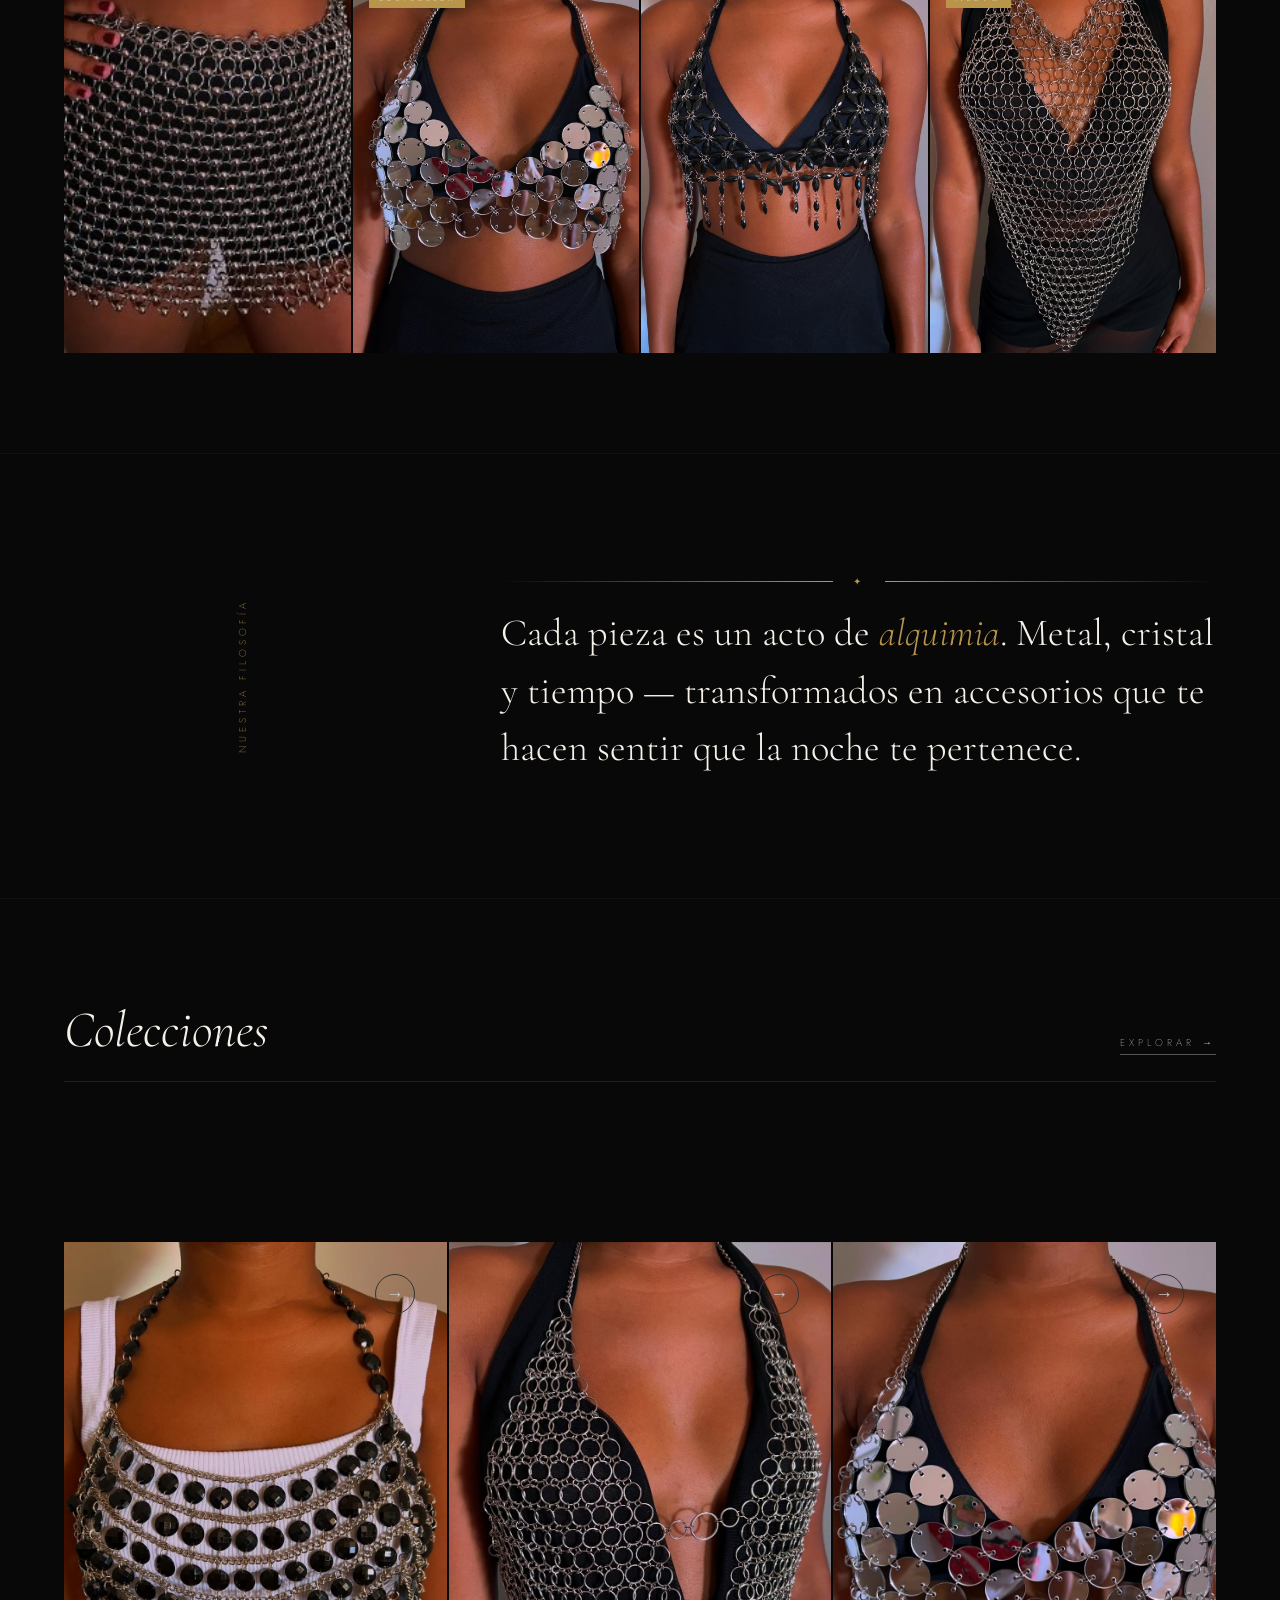
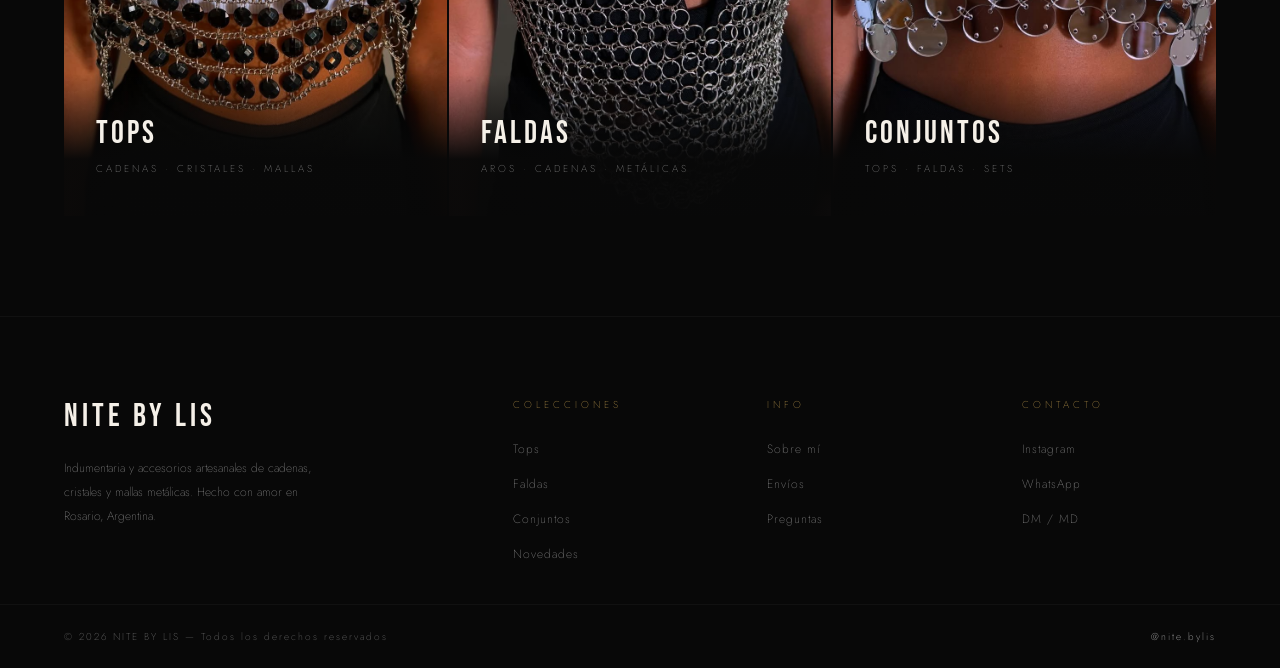
==== commit 77ba603f: "Correspondencia de productos corregida" ====
--- a/index.html
+++ b/index.html
@@ -125,75 +125,62 @@
     <div class="products-grid">
 
       <div class="product-card reveal">
-        <div class="product-img">
-          <img src="img/1.jpg" alt="Cota de Malla Triangular">
-        </div>
+        <div class="product-img"><img src="img/1.jpg" alt="Conjunto Malla Metálica"></div>
         <div class="product-tag">Nuevo</div>
         <div class="product-overlay">
+          <p class="product-name">Conjunto Malla Metálica</p>
+          <p class="product-price">Consultar precio al MD</p>
+        </div>
+      </div>
+
+      <div class="product-card reveal">
+        <div class="product-img"><img src="img/5.jpg" alt="Bralette de Aros y Cadenas"></div>
+        <div class="product-tag">Bestseller</div>
+        <div class="product-overlay">
+          <p class="product-name">Bralette de Aros y Cadenas</p>
+          <p class="product-price">Consultar precio al MD</p>
+        </div>
+      </div>
+
+      <div class="product-card reveal">
+        <div class="product-img"><img src="img/7.jpg" alt="Top Cristales Transparentes"></div>
+        <div class="product-tag">Nuevo</div>
+        <div class="product-overlay">
+          <p class="product-name">Top Cristales Transparentes</p>
+          <p class="product-price">Consultar precio al MD</p>
+        </div>
+      </div>
+
+      <div class="product-card reveal">
+        <div class="product-img"><img src="img/6.jpg" alt="Falda de Cadenas Drapeadas"></div>
+        <div class="product-overlay">
+          <p class="product-name">Falda de Cadenas Drapeadas</p>
+          <p class="product-price">Consultar precio al MD</p>
+        </div>
+      </div>
+
+      <div class="product-card reveal">
+        <div class="product-img"><img src="img/13.jpg" alt="Top Espejos Plateados"></div>
+        <div class="product-tag">Bestseller</div>
+        <div class="product-overlay">
+          <p class="product-name">Top Espejos Plateados</p>
+          <p class="product-price">Consultar precio al MD</p>
+        </div>
+      </div>
+
+      <div class="product-card reveal">
+        <div class="product-img"><img src="img/10.jpg" alt="Top Cristales Negros Flor"></div>
+        <div class="product-overlay">
+          <p class="product-name">Top Cristales Negros Flor</p>
+          <p class="product-price">Consultar precio al MD</p>
+        </div>
+      </div>
+
+      <div class="product-card reveal">
+        <div class="product-img"><img src="img/3.jpg" alt="Cota de Malla Triangular"></div>
+        <div class="product-tag">Nuevo</div>
+        <div class="product-overlay">
           <p class="product-name">Cota de Malla Triangular</p>
-          <p class="product-price">Consultar precio al MD</p>
-        </div>
-      </div>
-
-      <div class="product-card reveal">
-        <div class="product-img">
-          <img src="img/3.jpg" alt="Bralette de Aros y Cadenas">
-        </div>
-        <div class="product-tag">Bestseller</div>
-        <div class="product-overlay">
-          <p class="product-name">Bralette de Aros y Cadenas</p>
-          <p class="product-price">Consultar precio al MD</p>
-        </div>
-      </div>
-
-      <div class="product-card reveal">
-        <div class="product-img">
-          <img src="img/5.jpg" alt="Top Cristales Transparentes">
-        </div>
-        <div class="product-overlay">
-          <p class="product-name">Top Cristales Transparentes</p>
-          <p class="product-price">Consultar precio al MD</p>
-        </div>
-      </div>
-
-      <div class="product-card reveal">
-        <div class="product-img">
-          <img src="img/4.jpg" alt="Falda de Cadenas Drapeadas">
-        </div>
-        <div class="product-overlay">
-          <p class="product-name">Falda de Cadenas Drapeadas</p>
-          <p class="product-price">Consultar precio al MD</p>
-        </div>
-      </div>
-
-      <div class="product-card reveal">
-        <div class="product-img">
-          <img src="img/11.jpg" alt="Top Espejos Plateados">
-        </div>
-        <div class="product-tag">Bestseller</div>
-        <div class="product-overlay">
-          <p class="product-name">Top Espejos Plateados</p>
-          <p class="product-price">Consultar precio al MD</p>
-        </div>
-      </div>
-
-      <div class="product-card reveal">
-        <div class="product-img">
-          <img src="img/8.jpg" alt="Top Cristales Negros Flor">
-        </div>
-        <div class="product-overlay">
-          <p class="product-name">Top Cristales Negros Flor</p>
-          <p class="product-price">Consultar precio al MD</p>
-        </div>
-      </div>
-
-      <div class="product-card reveal">
-        <div class="product-img">
-          <img src="img/13.jpg" alt="Conjunto Malla Metálica">
-        </div>
-        <div class="product-tag">Nuevo</div>
-        <div class="product-overlay">
-          <p class="product-name">Conjunto Malla Metálica</p>
           <p class="product-price">Consultar precio al MD</p>
         </div>
       </div>
--- a/css/styles.css
+++ b/css/styles.css
@@ -901,7 +901,7 @@
     z-index: 102;
   }
 
-  .nav-links,
+  body > nav .nav-links,
   .nav-ig {
     display: none;
   }
@@ -965,7 +965,6 @@
 
   .hero-img-text {
     font-size: 80px;
-    bottom: 10px;
   }
 
   .product-badge {
@@ -1111,4 +1110,4 @@
   .footer-bottom {
     padding: 14px 20px;
   }
-}+}   
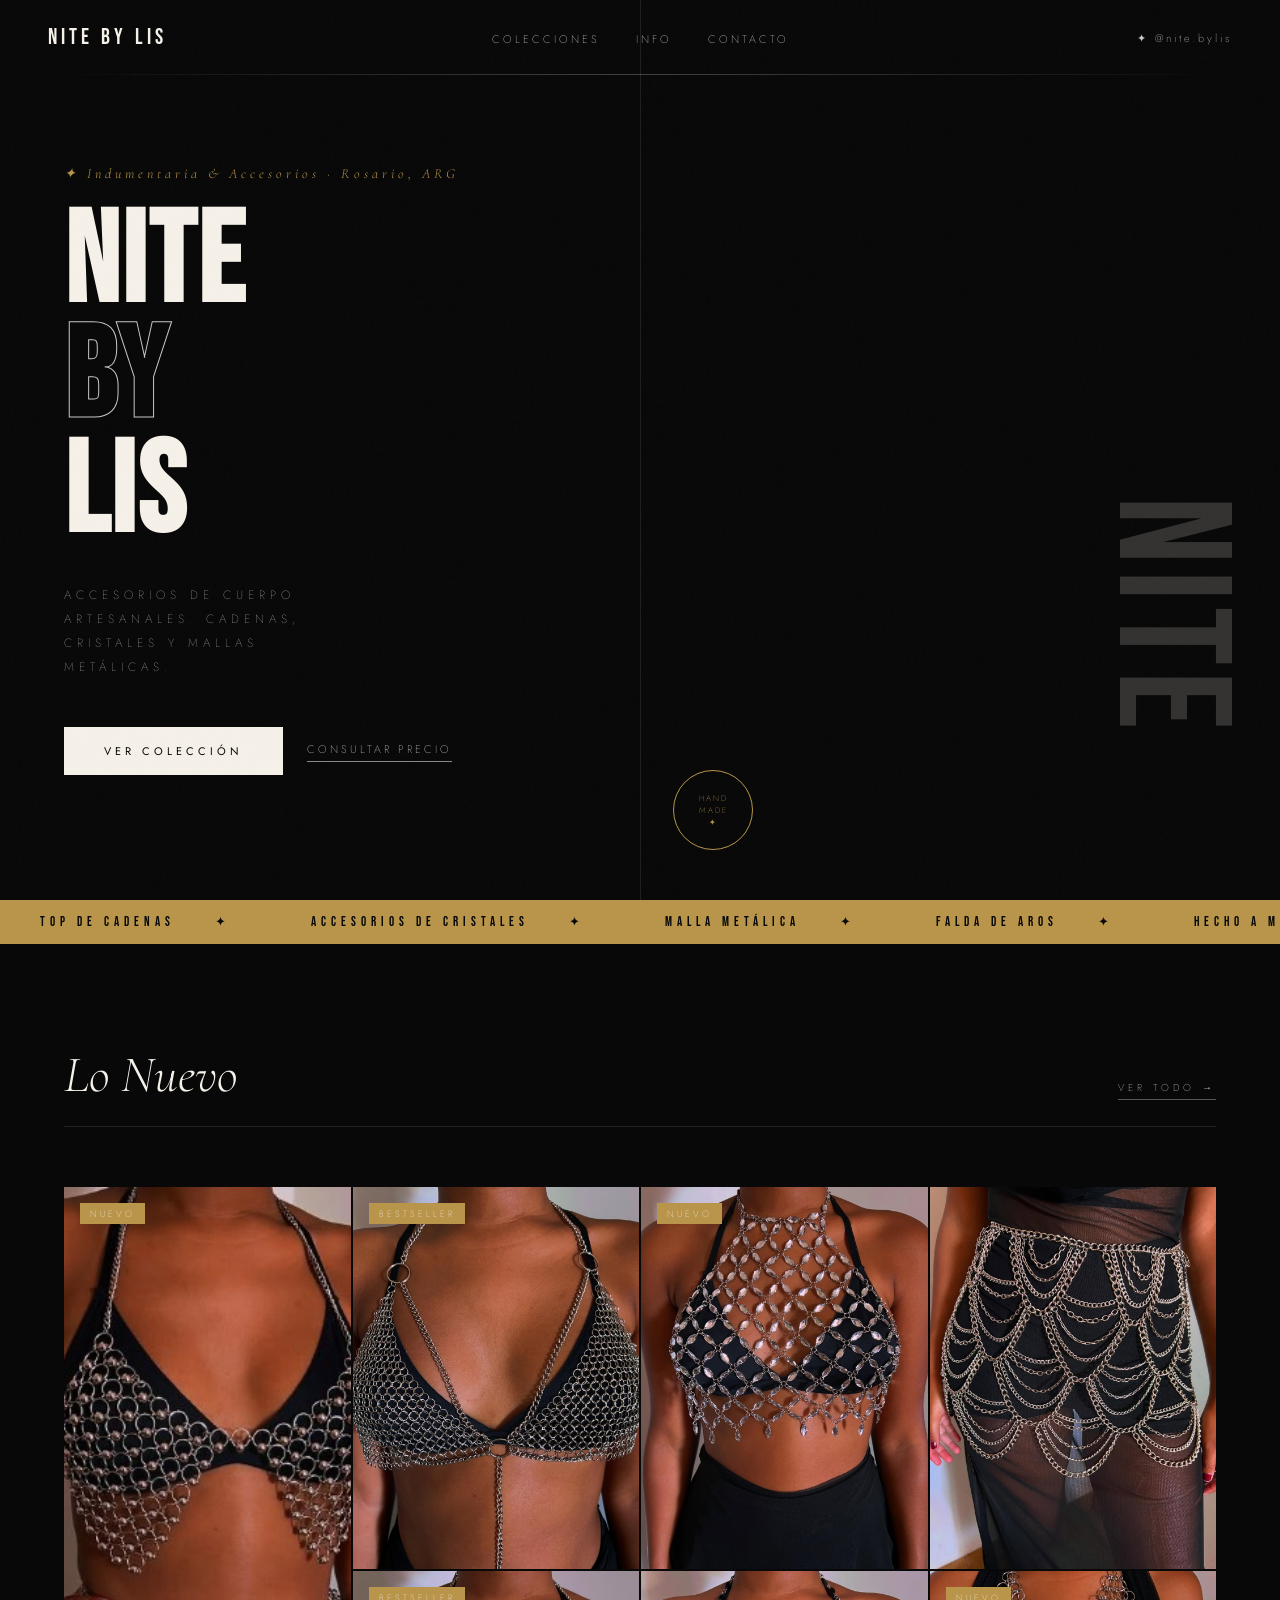
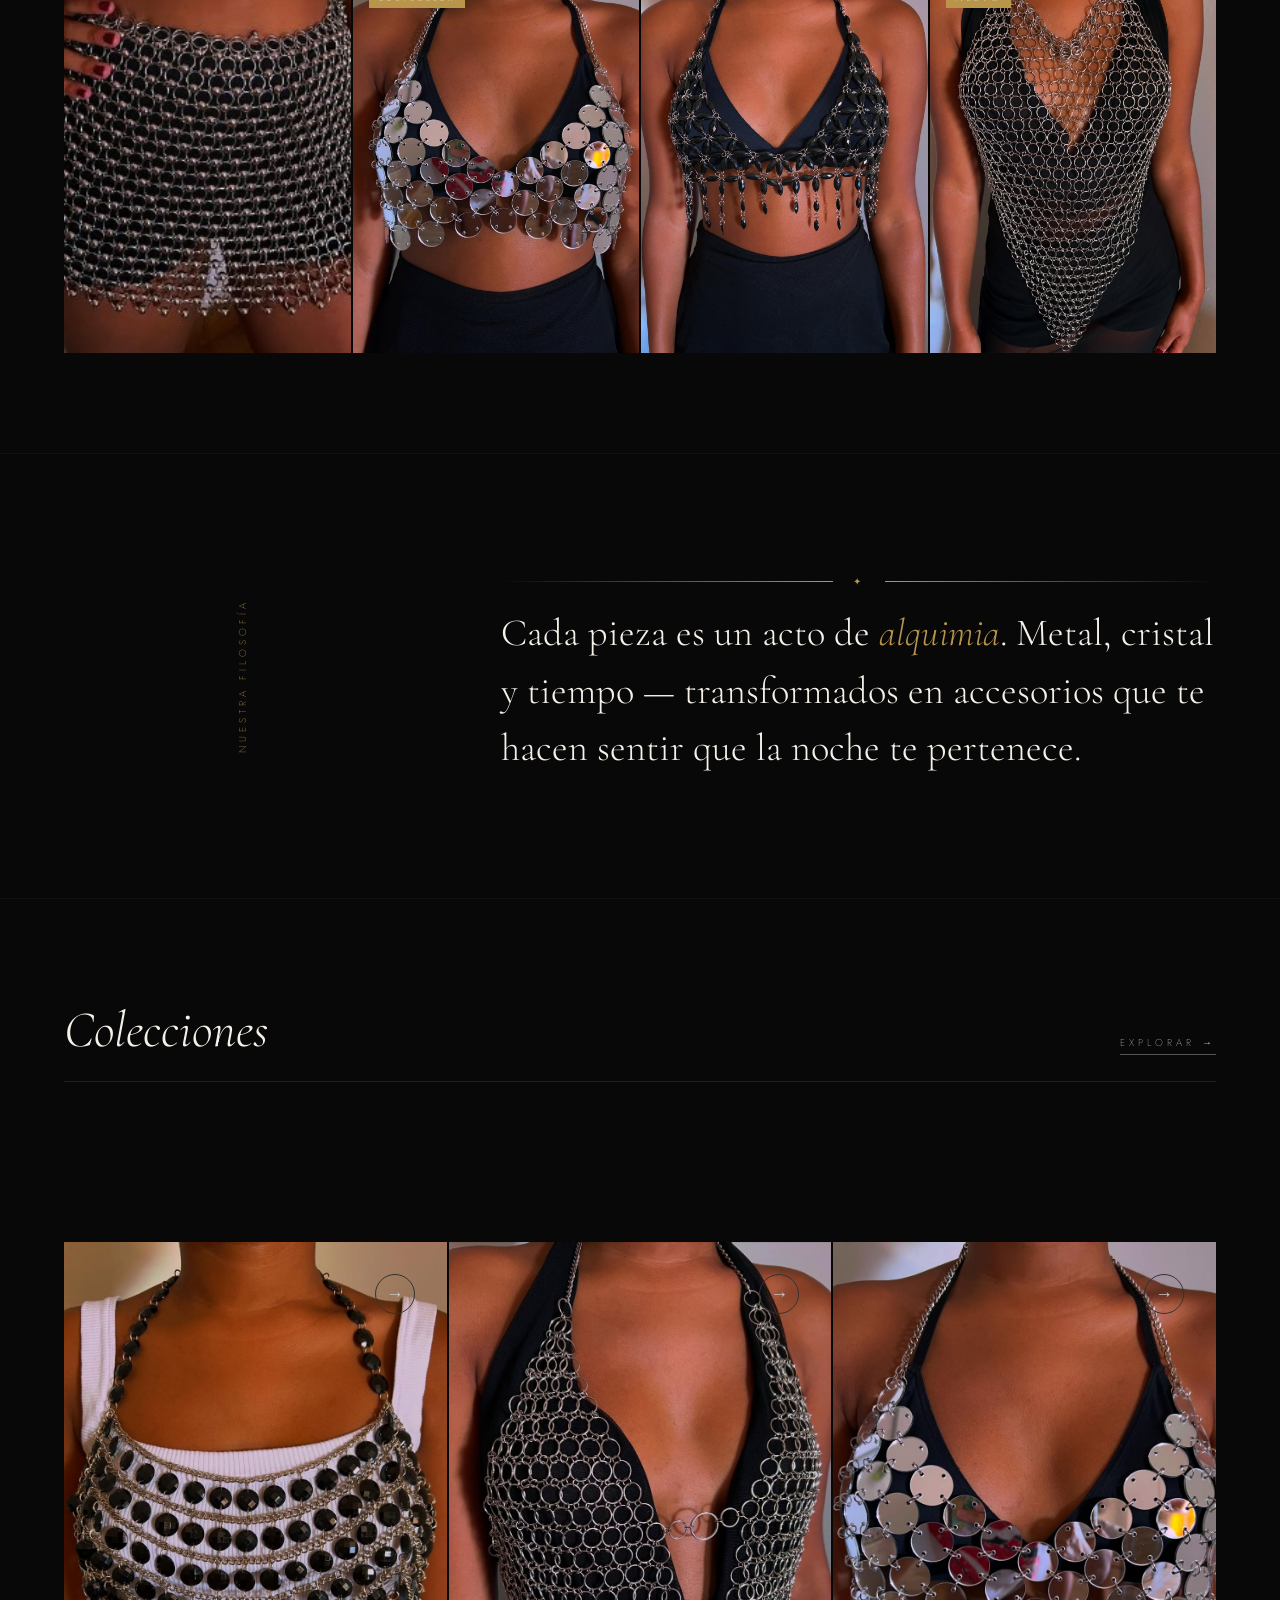
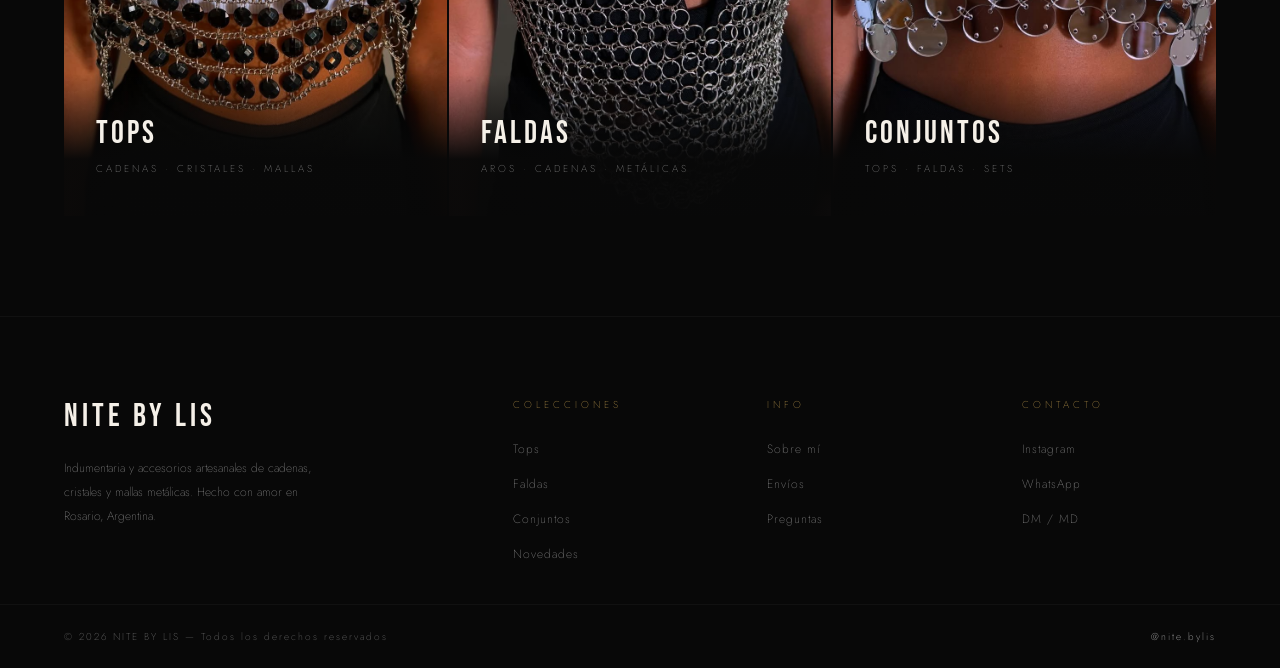
==== commit 45c562f6: "height hero fix" ====
--- a/index.html
+++ b/index.html
@@ -8,6 +8,7 @@
   <link rel="preconnect" href="https://fonts.gstatic.com" crossorigin>
   <link href="https://fonts.googleapis.com/css2?family=Cormorant+Garamond:ital,wght@0,300;0,400;0,700;1,300;1,400&family=Bebas+Neue&family=Jost:wght@200;300;400&display=swap" rel="stylesheet">
   <link rel="stylesheet" href="css/styles.css">
+  <link rel="icon" type="image/svg+xml" href="favicon.svg">
 </head>
 <body>
 
@@ -22,9 +23,7 @@
       <li><a href="info.html">Info</a></li>
       <li><a href="#contacto">Contacto</a></li>
     </ul>
-    <a href="https://instagram.com/nite.bylis" class="nav-ig">
-      ✦ @nite.bylis
-    </a>
+    <a href="https://instagram.com/nite.bylis" class="nav-ig hero-ig-overlay" target="_blank" rel="noopener">✦ @nite.bylis</a>
     <button class="nav-hamburger" id="navHamburger" aria-label="Abrir menú" aria-expanded="false">
       <span></span><span></span><span></span>
     </button>
@@ -103,7 +102,6 @@
       <span class="marquee-item">FALDA DE AROS</span>
       <span class="marquee-item">HECHO A MANO</span>
       <span class="marquee-item">ROSARIO ARG</span>
-      <!-- Duplicado para loop continuo -->
       <span class="marquee-item">TOP DE CADENAS</span>
       <span class="marquee-item">ACCESORIOS DE CRISTALES</span>
       <span class="marquee-item">MALLA METÁLICA</span>
--- a/css/styles.css
+++ b/css/styles.css
@@ -62,7 +62,7 @@
   transition: background 0.4s ease, backdrop-filter 0.4s ease, -webkit-backdrop-filter 0.4s ease;
 }
 
-/* Páginas sin hero (info, colecciones, tienda) — nav siempre visible */
+
 body.page-inner > nav {
   background: rgba(8,8,8,0.92) !important;
   backdrop-filter: blur(10px) !important;
@@ -92,6 +92,9 @@
   display: flex;
   gap: 36px;
   list-style: none;
+  position: absolute;
+  left: 50%;
+  transform: translateX(-50%);
 }
 
 .nav-links a {
@@ -114,13 +117,14 @@
   text-decoration: none;
 }
 .hero {
-  height: 100vh;
-  max-height: 900px;
+  min-height: 100vh;    /* fallback navegadores viejos */
+  min-height: 100dvh;   /* ← llena el viewport pero puede crecer si el contenido lo necesita */
   display: grid;
-  grid-template-columns: 3fr 2fr;
+  grid-template-columns: 1fr 1fr;
   align-items: stretch;
   position: relative;
   overflow: hidden;
+  z-index: 2;           /* ← evita que marquee/section (z-index:1) tapen el borde inferior */
 }
 
 .hero-left {
@@ -236,6 +240,26 @@
   background: var(--black);
   display: flex;
   flex-direction: column;
+  border-left: 1px solid rgba(192,192,192,0.12);
+}
+
+/* IG overlay inside hero-right */
+.hero-ig-overlay {
+  position: absolute;
+  right: 48px;
+  top: 50%;
+  transform: translateY(-50%);
+  z-index: 99;
+  font-size: 11px;
+  letter-spacing: 3px;
+  color: var(--silver);
+  text-decoration: none;
+  transition: color 0.3s;
+  pointer-events: auto;
+}
+
+.hero-ig-overlay:hover {
+  color: var(--white);
 }
 
 .hero-img-placeholder {
@@ -281,8 +305,8 @@
 
 .product-badge {
   position: absolute;
-  top: 90px;
-  right: 40px;
+  bottom: 50px;
+  left: 32px;
   width: 80px;
   height: 80px;
   border-radius: 50%;
@@ -312,6 +336,10 @@
   overflow: hidden;
   background: var(--gold);
   padding: 14px 0;
+  display: block;
+  margin: 0;
+  position: relative;
+  z-index: 1;
 }
 
 .marquee-track {
@@ -337,6 +365,9 @@
 /* ---------- Sections ---------- */
 .section {
   padding: 100px 64px;
+  position: relative;
+  z-index: 1;
+  background: var(--black);
 }
 
 .section-header {
@@ -902,7 +933,8 @@
   }
 
   body > nav .nav-links,
-  .nav-ig {
+  .nav-ig,
+  .hero-ig-overlay {
     display: none;
   }
 
@@ -968,8 +1000,10 @@
   }
 
   .product-badge {
-    top: 16px;
-    right: 16px;
+    bottom: 10px;
+    left: 16px;
+    top: auto;
+    right: auto;
     width: 60px;
     height: 60px;
     font-size: 6px;
@@ -1110,4 +1144,4 @@
   .footer-bottom {
     padding: 14px 20px;
   }
-}   +}
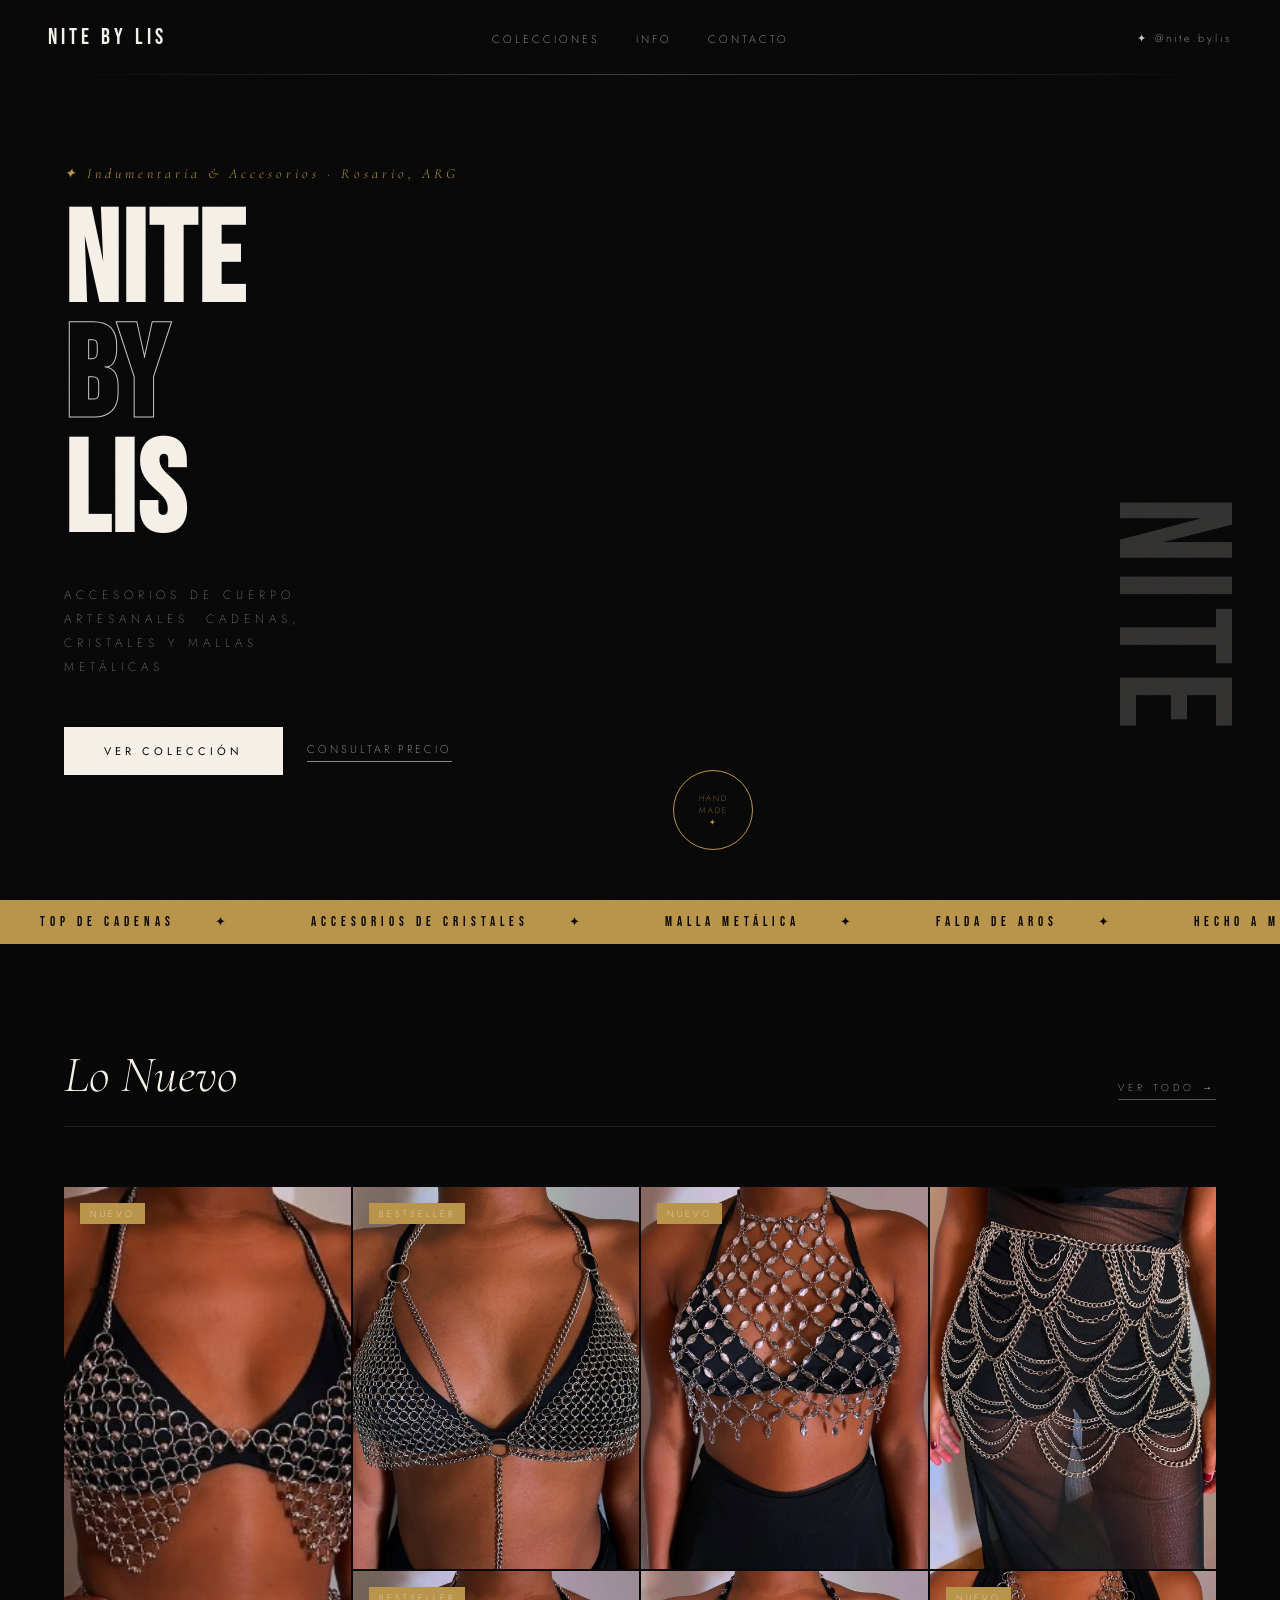
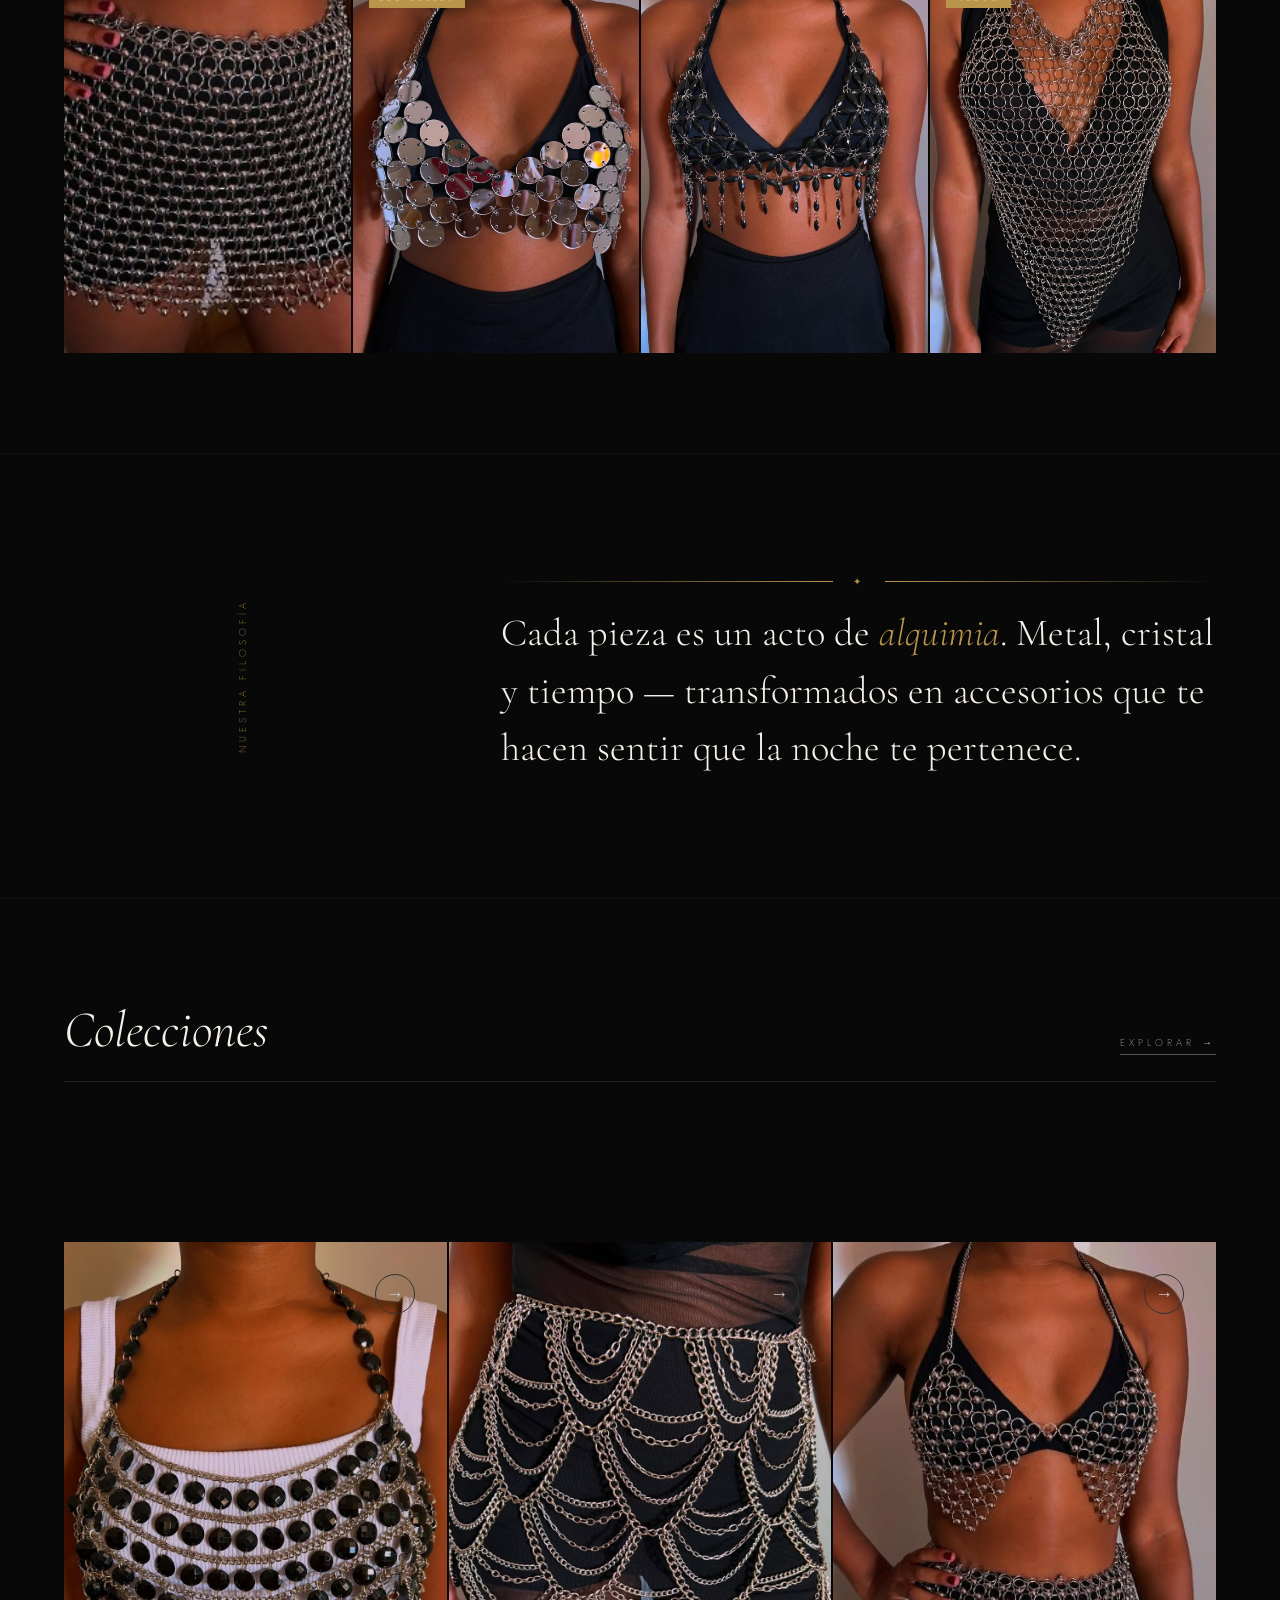
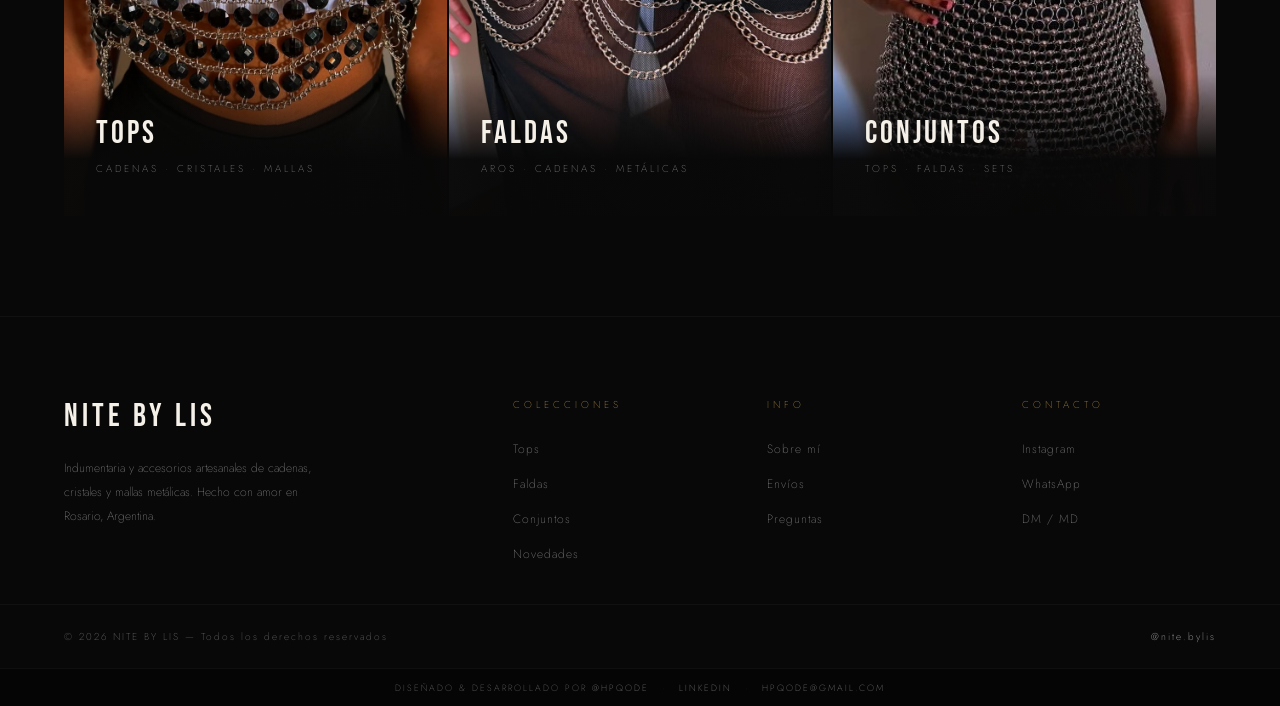
==== commit 6ddd3a39: "dev footer" ====
--- a/index.html
+++ b/index.html
@@ -44,7 +44,7 @@
   ================================= -->
   <section class="hero">
     <div class="hero-left">
-      <p class="hero-tagline">✦ Indumentaria & Accesorios · Rosario, ARG</p>
+      <p class="hero-tagline">✦ Indumentaria &amp; Accesorios · Rosario, ARG</p>
       <h1 class="hero-title">
         NITE<br>
         <span>BY</span>
@@ -127,7 +127,7 @@
         <div class="product-tag">Nuevo</div>
         <div class="product-overlay">
           <p class="product-name">Conjunto Malla Metálica</p>
-          <p class="product-price">Consultar precio al MD</p>
+          <a class="product-price" href="https://wa.me/0000000000000?text=Hola%21%20Me%20interesa%20consultar%20por%3A%20Conjunto%20Malla%20Met%C3%A1lica%20%28Ref%3A%20NBL-SET-MESH-001%29%20%E2%9C%A6" target="_blank" rel="noopener">Consultar precio al MD</a>
         </div>
       </div>
 
@@ -136,7 +136,7 @@
         <div class="product-tag">Bestseller</div>
         <div class="product-overlay">
           <p class="product-name">Bralette de Aros y Cadenas</p>
-          <p class="product-price">Consultar precio al MD</p>
+          <a class="product-price" href="https://wa.me/0000000000000?text=Hola%21%20Me%20interesa%20consultar%20por%3A%20Bralette%20de%20Aros%20y%20Cadenas%20%28Ref%3A%20NBL-TOP-CHN-001%29%20%E2%9C%A6" target="_blank" rel="noopener">Consultar precio al MD</a>
         </div>
       </div>
 
@@ -145,7 +145,7 @@
         <div class="product-tag">Nuevo</div>
         <div class="product-overlay">
           <p class="product-name">Top Cristales Transparentes</p>
-          <p class="product-price">Consultar precio al MD</p>
+          <a class="product-price" href="https://wa.me/0000000000000?text=Hola%21%20Me%20interesa%20consultar%20por%3A%20Top%20Cristales%20Transparentes%20%28Ref%3A%20NBL-TOP-CHRYS-001%29%20%E2%9C%A6" target="_blank" rel="noopener">Consultar precio al MD</a>
         </div>
       </div>
 
@@ -153,7 +153,7 @@
         <div class="product-img"><img src="img/6.jpg" alt="Falda de Cadenas Drapeadas"></div>
         <div class="product-overlay">
           <p class="product-name">Falda de Cadenas Drapeadas</p>
-          <p class="product-price">Consultar precio al MD</p>
+          <a class="product-price" href="https://wa.me/0000000000000?text=Hola%21%20Me%20interesa%20consultar%20por%3A%20Falda%20de%20Cadenas%20Drapeadas%20%28Ref%3A%20NBL-SKT-CHN-001%29%20%E2%9C%A6" target="_blank" rel="noopener">Consultar precio al MD</a>
         </div>
       </div>
 
@@ -162,7 +162,7 @@
         <div class="product-tag">Bestseller</div>
         <div class="product-overlay">
           <p class="product-name">Top Espejos Plateados</p>
-          <p class="product-price">Consultar precio al MD</p>
+          <a class="product-price" href="https://wa.me/0000000000000?text=Hola%21%20Me%20interesa%20consultar%20por%3A%20Top%20Espejos%20Plateados%20%28Ref%3A%20NBL-TOP-MIR-001%29%20%E2%9C%A6" target="_blank" rel="noopener">Consultar precio al MD</a>
         </div>
       </div>
 
@@ -170,7 +170,7 @@
         <div class="product-img"><img src="img/10.jpg" alt="Top Cristales Negros Flor"></div>
         <div class="product-overlay">
           <p class="product-name">Top Cristales Negros Flor</p>
-          <p class="product-price">Consultar precio al MD</p>
+          <a class="product-price" href="https://wa.me/0000000000000?text=Hola%21%20Me%20interesa%20consultar%20por%3A%20Top%20Cristales%20Negros%20Flor%20%28Ref%3A%20NBL-TOP-CHRYSB-001%29%20%E2%9C%A6" target="_blank" rel="noopener">Consultar precio al MD</a>
         </div>
       </div>
 
@@ -179,7 +179,7 @@
         <div class="product-tag">Nuevo</div>
         <div class="product-overlay">
           <p class="product-name">Cota de Malla Triangular</p>
-          <p class="product-price">Consultar precio al MD</p>
+          <a class="product-price" href="https://wa.me/0000000000000?text=Hola%21%20Me%20interesa%20consultar%20por%3A%20Cota%20de%20Malla%20Triangular%20%28Ref%3A%20NBL-TOP-MESH-001%29%20%E2%9C%A6" target="_blank" rel="noopener">Consultar precio al MD</a>
         </div>
       </div>
 
@@ -225,7 +225,7 @@
 
     <a href="colecciones.html?filter=faldas" class="cat-item reveal">
       <div class="cat-bg">
-        <img src="img/4.jpg" alt="Faldas">
+        <img src="img/6.jpg" alt="Faldas">
       </div>
       <div class="cat-info">
         <p class="cat-name">FALDAS</p>
@@ -236,7 +236,7 @@
 
     <a href="colecciones.html?filter=conjuntos" class="cat-item reveal">
       <div class="cat-bg">
-        <img src="img/13.jpg" alt="Conjuntos">
+        <img src="img/1.jpg" alt="Conjuntos">
       </div>
       <div class="cat-info">
         <p class="cat-name">CONJUNTOS</p>
@@ -285,6 +285,16 @@
     <p class="footer-copy">© 2026 NITE BY LIS — Todos los derechos reservados</p>
     <a href="https://instagram.com/nite.bylis" class="footer-ig">@nite.bylis</a>
   </div>
+  <div class="footer-dev">
+    <p class="footer-dev-text">
+      Diseñado &amp; desarrollado por
+      <a href="https://www.instagram.com/cestmoi_pitt/" target="_blank" rel="noopener" class="footer-dev-link">@hpqode</a>
+      <span class="footer-dev-sep">·</span>
+      <a href="https://www.linkedin.com/in/hpqode" target="_blank" rel="noopener" class="footer-dev-link">LinkedIn</a>
+      <span class="footer-dev-sep">·</span>
+      <a href="mailto:hpqode@gmail.com" class="footer-dev-link">hpqode@gmail.com</a>
+    </p>
+  </div>
 
   <script src="js/config.js"></script>
   <script src="js/main.js"></script>
--- a/css/styles.css
+++ b/css/styles.css
@@ -240,7 +240,7 @@
   background: var(--black);
   display: flex;
   flex-direction: column;
-  border-left: 1px solid rgba(192,192,192,0.12);
+  border-left: 1px solid rgba(192, 192, 192, 0);
 }
 
 /* IG overlay inside hero-right */
@@ -494,6 +494,13 @@
   font-size: 12px;
   letter-spacing: 2px;
   color: var(--gold);
+  text-decoration: none;          /* cuando es <a> */
+  display: block;                 /* cuando es <a> */
+  transition: color 0.3s;
+}
+
+a.product-price:hover {
+  color: var(--white);
 }
 
 .product-tag {
@@ -706,6 +713,36 @@
   letter-spacing: 2px;
   color: var(--silver);
   text-decoration: none;
+}
+
+/* ---------- Footer dev credit ---------- */
+.footer-dev {
+  padding: 12px 64px;
+  border-top: 1px solid #0f0f0f;
+  background: #050505;
+  text-align: center;
+}
+
+.footer-dev-text {
+  font-size: 9px;
+  letter-spacing: 2px;
+  color: #777;
+  text-transform: uppercase;
+}
+
+.footer-dev-link {
+  color: #888;
+  text-decoration: none;
+  transition: color 0.3s;
+}
+
+.footer-dev-link:hover {
+  color: var(--silver);
+}
+
+.footer-dev-sep {
+  margin: 0 8px;
+  color: #555;
 }
 
 /* ---------- Hero Video ---------- */
@@ -1072,6 +1109,10 @@
     gap: 8px;
     text-align: center;
   }
+
+  .footer-dev {
+    padding: 12px 28px;
+  }
 }
 
 /* ---------- Mobile ---------- */
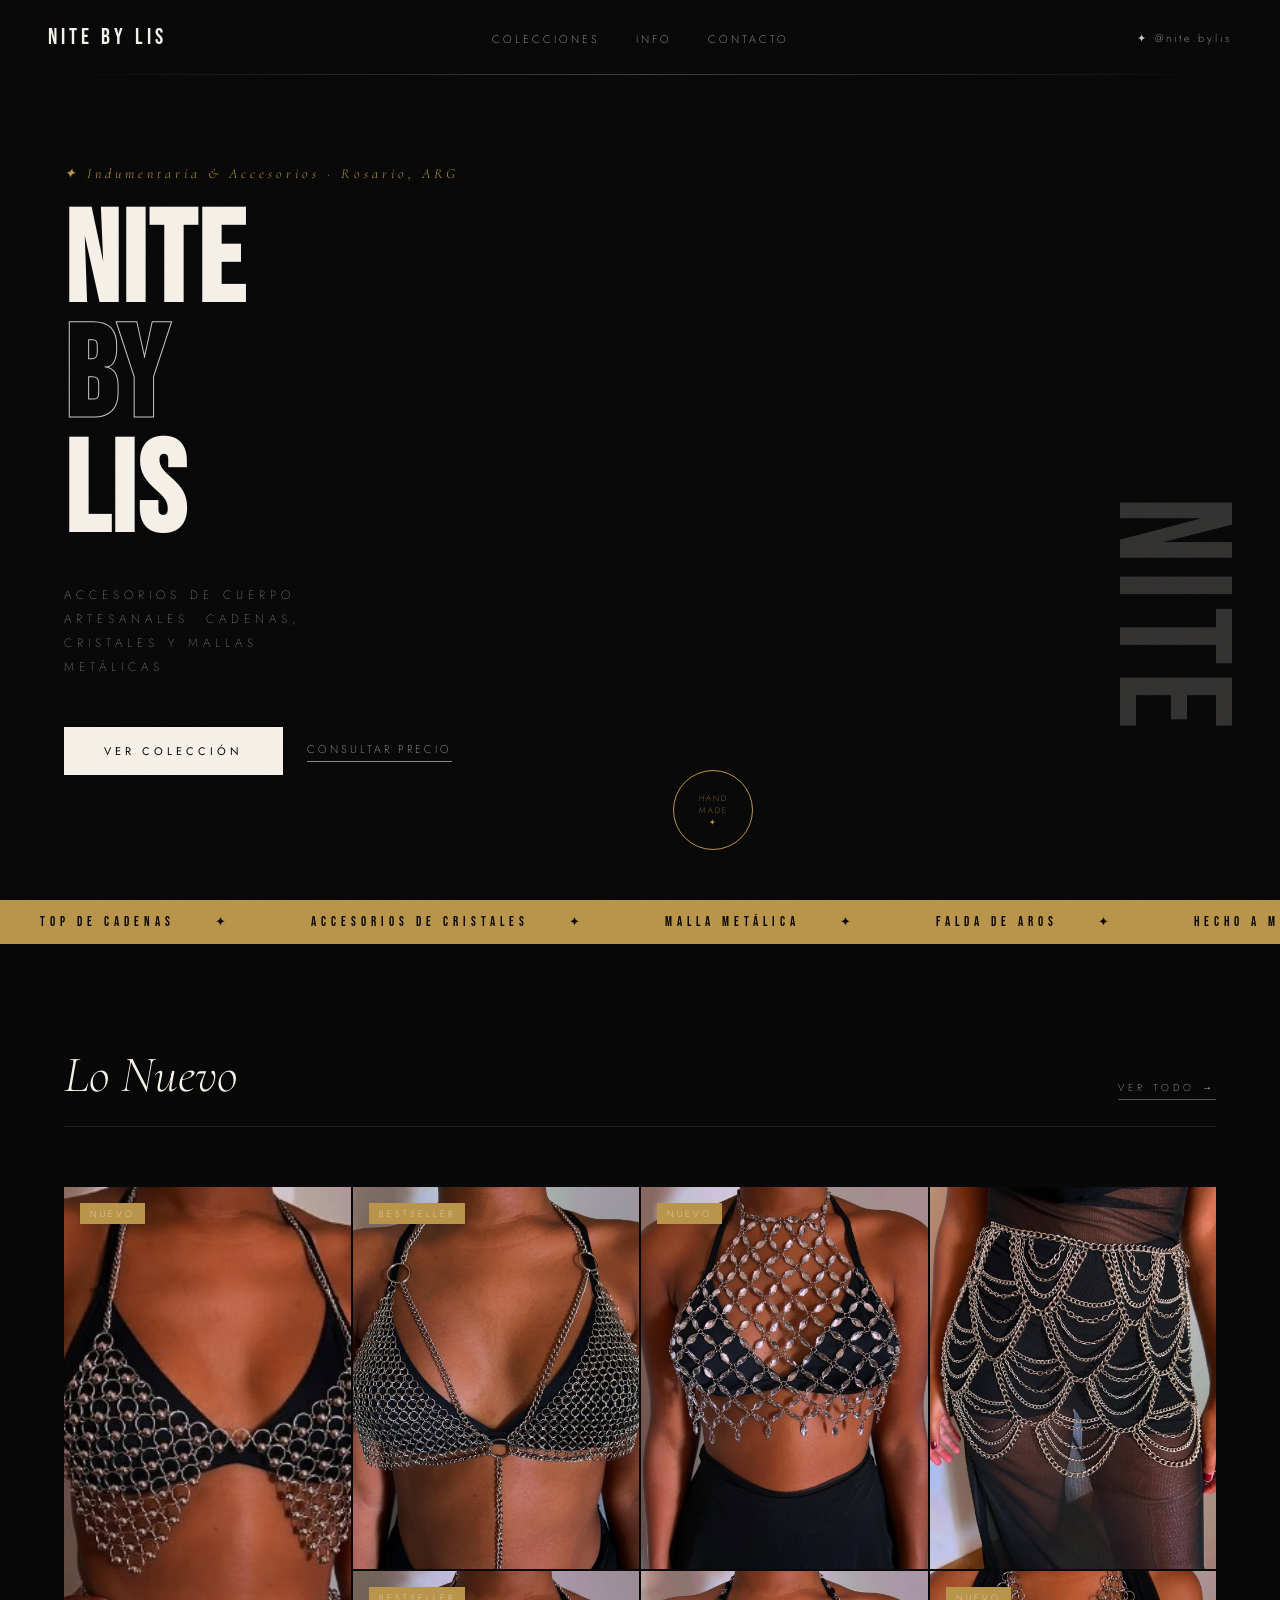
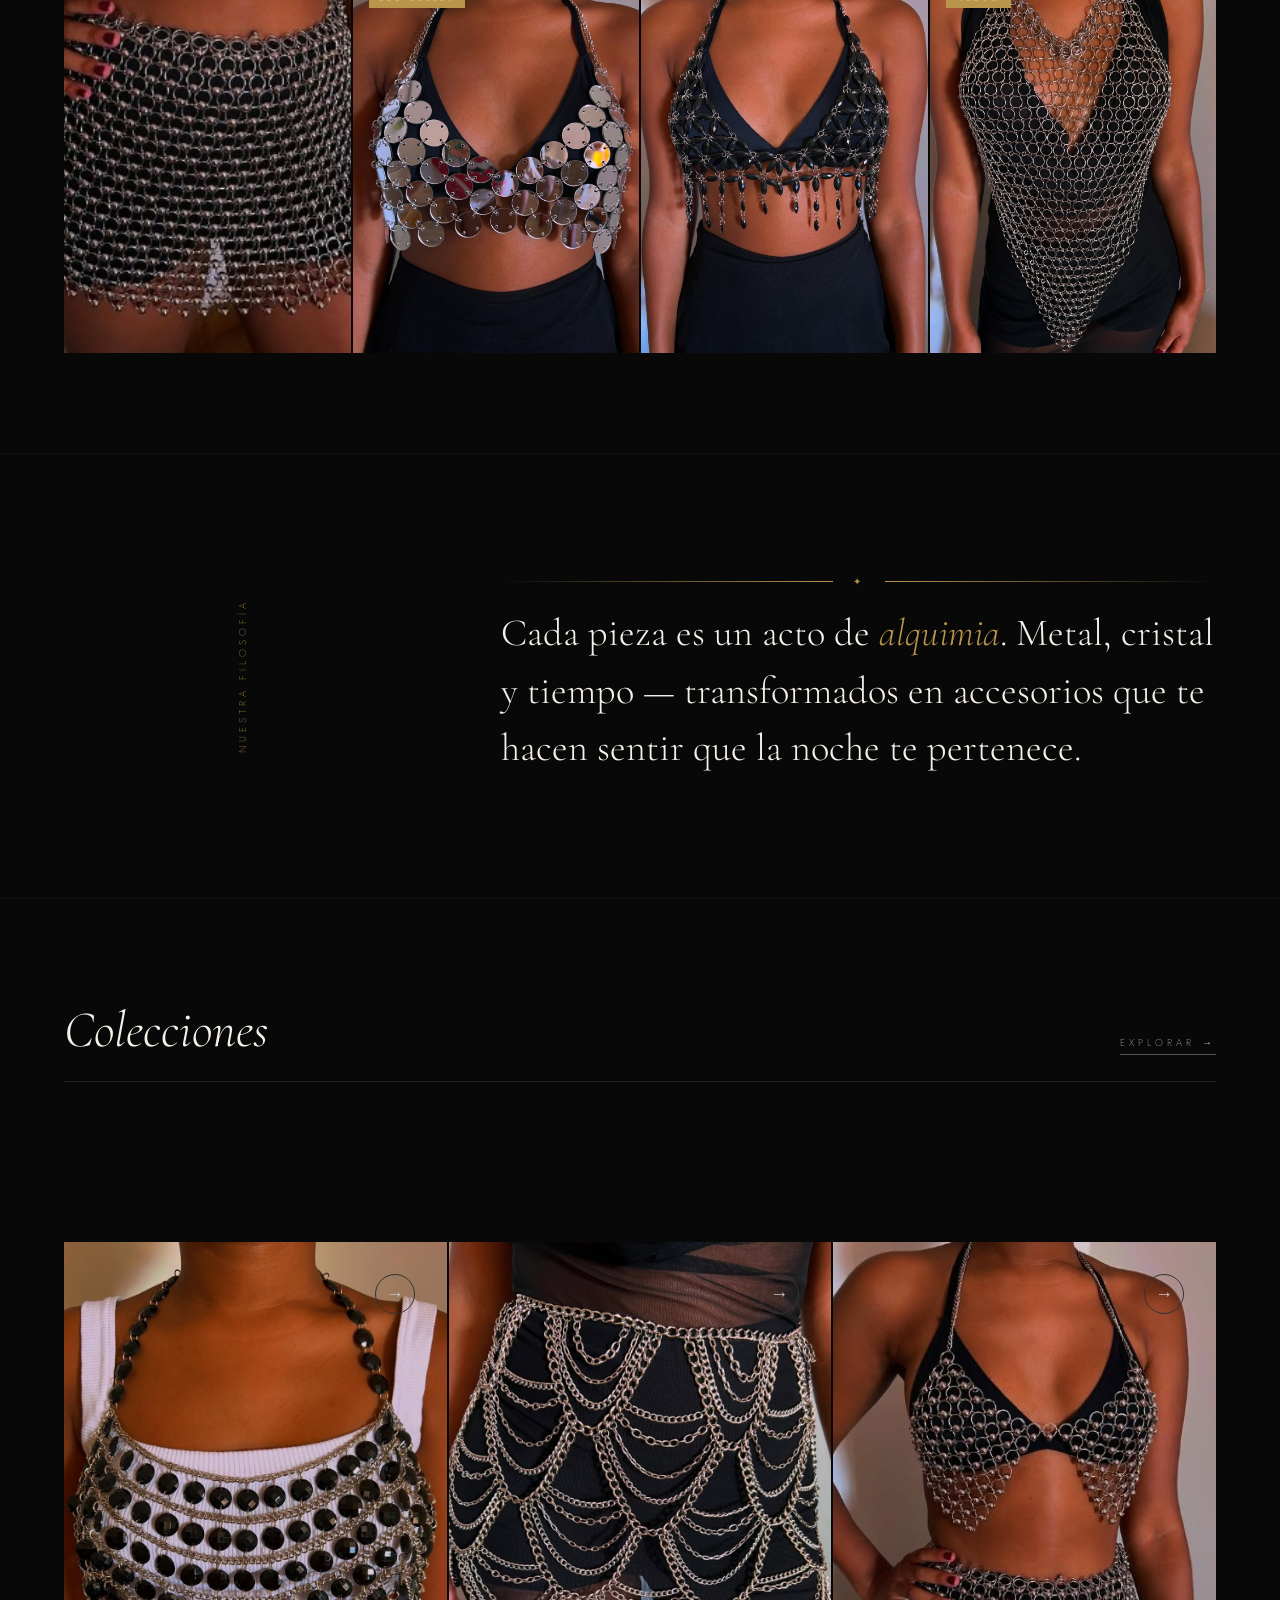
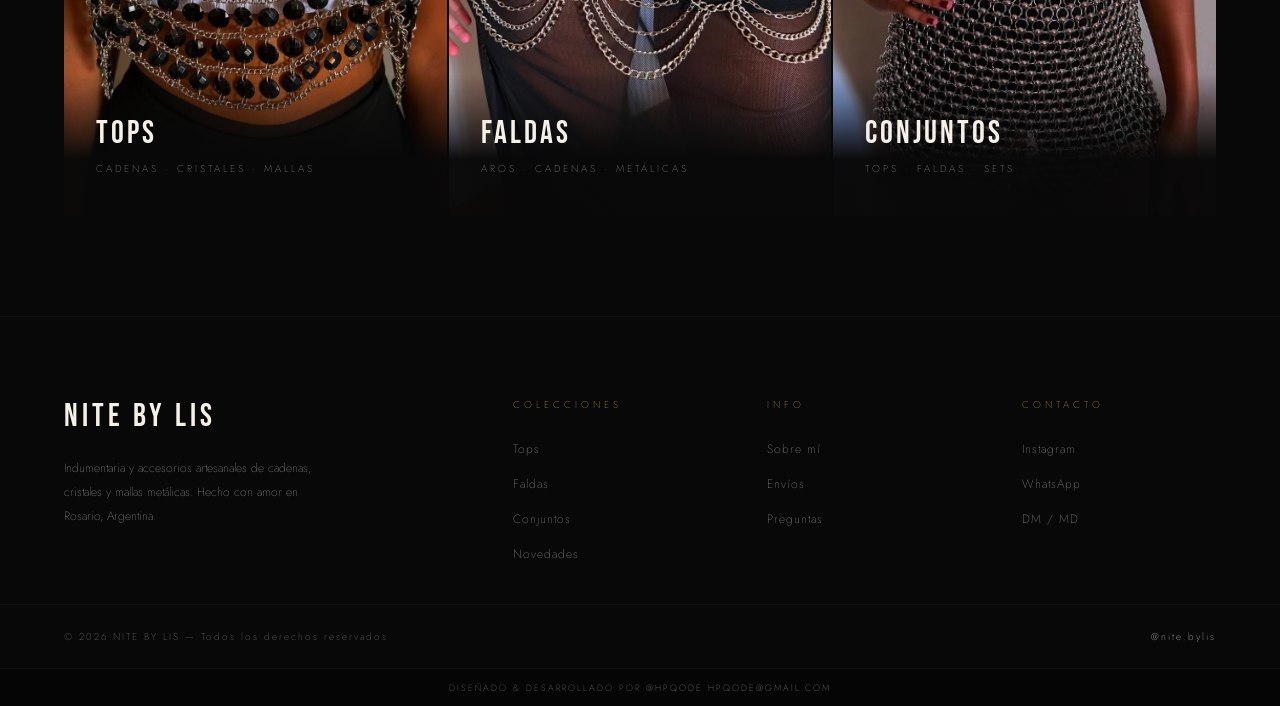
==== commit 2ffdac64: "uploading to vercel" ====
--- a/index.html
+++ b/index.html
@@ -3,11 +3,23 @@
 <head>
   <meta charset="UTF-8">
   <meta name="viewport" content="width=device-width, initial-scale=1.0">
+  <meta name="description" content="Accesorios de cuerpo artesanales. Tops, faldas y conjuntos de cadenas, cristales y mallas metálicas. Hecho a mano en Rosario, Argentina.">
+  <meta property="og:type"        content="website">
+  <meta property="og:site_name"   content="NITE BY LIS">
+  <meta property="og:title"       content="NITE BY LIS — Indumentaria & Accesorios Artesanales">
+  <meta property="og:description" content="Accesorios de cuerpo artesanales. Tops, faldas y conjuntos de cadenas, cristales y mallas metálicas. Hecho a mano en Rosario, Argentina.">
+  <meta property="og:url"         content="https://nitebylis.com/">
+  <meta property="og:image"       content="https://nitebylis.com/img/1.jpg">
+  <meta name="twitter:card"       content="summary_large_image">
+  <meta name="twitter:title"      content="NITE BY LIS — Indumentaria & Accesorios Artesanales">
+  <meta name="twitter:description" content="Accesorios de cuerpo artesanales. Tops, faldas y conjuntos de cadenas, cristales y mallas metálicas. Hecho a mano en Rosario, Argentina.">
+  <meta name="twitter:image"      content="https://nitebylis.com/img/1.jpg">
   <title>NITE BY LIS</title>
   <link rel="preconnect" href="https://fonts.googleapis.com">
   <link rel="preconnect" href="https://fonts.gstatic.com" crossorigin>
   <link href="https://fonts.googleapis.com/css2?family=Cormorant+Garamond:ital,wght@0,300;0,400;0,700;1,300;1,400&family=Bebas+Neue&family=Jost:wght@200;300;400&display=swap" rel="stylesheet">
   <link rel="stylesheet" href="css/styles.css">
+  <link rel="canonical" href="https://nitebylis.com/">
   <link rel="icon" type="image/svg+xml" href="favicon.svg">
 </head>
 <body>
@@ -44,7 +56,7 @@
   ================================= -->
   <section class="hero">
     <div class="hero-left">
-      <p class="hero-tagline">✦ Indumentaria &amp; Accesorios · Rosario, ARG</p>
+      <p class="hero-tagline">✦ Indumentaria & Accesorios · Rosario, ARG</p>
       <h1 class="hero-title">
         NITE<br>
         <span>BY</span>
@@ -123,63 +135,63 @@
     <div class="products-grid">
 
       <div class="product-card reveal">
-        <div class="product-img"><img src="img/1.jpg" alt="Conjunto Malla Metálica"></div>
+        <div class="product-img"><img loading="lazy" src="img/1.jpg" alt="Conjunto Malla Metálica"></div>
         <div class="product-tag">Nuevo</div>
         <div class="product-overlay">
           <p class="product-name">Conjunto Malla Metálica</p>
-          <a class="product-price" href="https://wa.me/0000000000000?text=Hola%21%20Me%20interesa%20consultar%20por%3A%20Conjunto%20Malla%20Met%C3%A1lica%20%28Ref%3A%20NBL-SET-MESH-001%29%20%E2%9C%A6" target="_blank" rel="noopener">Consultar precio al MD</a>
-        </div>
-      </div>
-
-      <div class="product-card reveal">
-        <div class="product-img"><img src="img/5.jpg" alt="Bralette de Aros y Cadenas"></div>
+          <a class="product-price wa-link" data-ref="NBL-SET-MESH-001" data-name="Conjunto Malla Metálica" href="#">Consultar precio al MD</a>
+        </div>
+      </div>
+
+      <div class="product-card reveal">
+        <div class="product-img"><img loading="lazy" src="img/5.jpg" alt="Bralette de Aros y Cadenas"></div>
         <div class="product-tag">Bestseller</div>
         <div class="product-overlay">
           <p class="product-name">Bralette de Aros y Cadenas</p>
-          <a class="product-price" href="https://wa.me/0000000000000?text=Hola%21%20Me%20interesa%20consultar%20por%3A%20Bralette%20de%20Aros%20y%20Cadenas%20%28Ref%3A%20NBL-TOP-CHN-001%29%20%E2%9C%A6" target="_blank" rel="noopener">Consultar precio al MD</a>
-        </div>
-      </div>
-
-      <div class="product-card reveal">
-        <div class="product-img"><img src="img/7.jpg" alt="Top Cristales Transparentes"></div>
+          <a class="product-price wa-link" data-ref="NBL-TOP-CHN-001" data-name="Bralette de Aros y Cadenas" href="#">Consultar precio al MD</a>
+        </div>
+      </div>
+
+      <div class="product-card reveal">
+        <div class="product-img"><img loading="lazy" src="img/7.jpg" alt="Top Cristales Transparentes"></div>
         <div class="product-tag">Nuevo</div>
         <div class="product-overlay">
           <p class="product-name">Top Cristales Transparentes</p>
-          <a class="product-price" href="https://wa.me/0000000000000?text=Hola%21%20Me%20interesa%20consultar%20por%3A%20Top%20Cristales%20Transparentes%20%28Ref%3A%20NBL-TOP-CHRYS-001%29%20%E2%9C%A6" target="_blank" rel="noopener">Consultar precio al MD</a>
-        </div>
-      </div>
-
-      <div class="product-card reveal">
-        <div class="product-img"><img src="img/6.jpg" alt="Falda de Cadenas Drapeadas"></div>
+          <a class="product-price wa-link" data-ref="NBL-TOP-CHRYS-001" data-name="Top Cristales Transparentes" href="#">Consultar precio al MD</a>
+        </div>
+      </div>
+
+      <div class="product-card reveal">
+        <div class="product-img"><img loading="lazy" src="img/6.jpg" alt="Falda de Cadenas Drapeadas"></div>
         <div class="product-overlay">
           <p class="product-name">Falda de Cadenas Drapeadas</p>
-          <a class="product-price" href="https://wa.me/0000000000000?text=Hola%21%20Me%20interesa%20consultar%20por%3A%20Falda%20de%20Cadenas%20Drapeadas%20%28Ref%3A%20NBL-SKT-CHN-001%29%20%E2%9C%A6" target="_blank" rel="noopener">Consultar precio al MD</a>
-        </div>
-      </div>
-
-      <div class="product-card reveal">
-        <div class="product-img"><img src="img/13.jpg" alt="Top Espejos Plateados"></div>
+          <a class="product-price wa-link" data-ref="NBL-SKT-CHN-001" data-name="Falda de Cadenas Drapeadas" href="#">Consultar precio al MD</a>
+        </div>
+      </div>
+
+      <div class="product-card reveal">
+        <div class="product-img"><img loading="lazy" src="img/13.jpg" alt="Top Espejos Plateados"></div>
         <div class="product-tag">Bestseller</div>
         <div class="product-overlay">
           <p class="product-name">Top Espejos Plateados</p>
-          <a class="product-price" href="https://wa.me/0000000000000?text=Hola%21%20Me%20interesa%20consultar%20por%3A%20Top%20Espejos%20Plateados%20%28Ref%3A%20NBL-TOP-MIR-001%29%20%E2%9C%A6" target="_blank" rel="noopener">Consultar precio al MD</a>
-        </div>
-      </div>
-
-      <div class="product-card reveal">
-        <div class="product-img"><img src="img/10.jpg" alt="Top Cristales Negros Flor"></div>
+          <a class="product-price wa-link" data-ref="NBL-TOP-MIR-001" data-name="Top Espejos Plateados" href="#">Consultar precio al MD</a>
+        </div>
+      </div>
+
+      <div class="product-card reveal">
+        <div class="product-img"><img loading="lazy" src="img/10.jpg" alt="Top Cristales Negros Flor"></div>
         <div class="product-overlay">
           <p class="product-name">Top Cristales Negros Flor</p>
-          <a class="product-price" href="https://wa.me/0000000000000?text=Hola%21%20Me%20interesa%20consultar%20por%3A%20Top%20Cristales%20Negros%20Flor%20%28Ref%3A%20NBL-TOP-CHRYSB-001%29%20%E2%9C%A6" target="_blank" rel="noopener">Consultar precio al MD</a>
-        </div>
-      </div>
-
-      <div class="product-card reveal">
-        <div class="product-img"><img src="img/3.jpg" alt="Cota de Malla Triangular"></div>
+          <a class="product-price wa-link" data-ref="NBL-TOP-CHRYSB-001" data-name="Top Cristales Negros Flor" href="#">Consultar precio al MD</a>
+        </div>
+      </div>
+
+      <div class="product-card reveal">
+        <div class="product-img"><img loading="lazy" src="img/3.jpg" alt="Cota de Malla Triangular"></div>
         <div class="product-tag">Nuevo</div>
         <div class="product-overlay">
           <p class="product-name">Cota de Malla Triangular</p>
-          <a class="product-price" href="https://wa.me/0000000000000?text=Hola%21%20Me%20interesa%20consultar%20por%3A%20Cota%20de%20Malla%20Triangular%20%28Ref%3A%20NBL-TOP-MESH-001%29%20%E2%9C%A6" target="_blank" rel="noopener">Consultar precio al MD</a>
+          <a class="product-price wa-link" data-ref="NBL-TOP-MESH-001" data-name="Cota de Malla Triangular" href="#">Consultar precio al MD</a>
         </div>
       </div>
 
@@ -214,7 +226,7 @@
   <div class="categories">
     <a href="colecciones.html?filter=tops" class="cat-item reveal">
       <div class="cat-bg">
-        <img src="img/11.jpg" alt="Tops">
+        <img loading="lazy" src="img/11.jpg" alt="Tops">
       </div>
       <div class="cat-info">
         <p class="cat-name">TOPS</p>
@@ -225,7 +237,7 @@
 
     <a href="colecciones.html?filter=faldas" class="cat-item reveal">
       <div class="cat-bg">
-        <img src="img/6.jpg" alt="Faldas">
+        <img loading="lazy" src="img/6.jpg" alt="Faldas">
       </div>
       <div class="cat-info">
         <p class="cat-name">FALDAS</p>
@@ -236,7 +248,7 @@
 
     <a href="colecciones.html?filter=conjuntos" class="cat-item reveal">
       <div class="cat-bg">
-        <img src="img/1.jpg" alt="Conjuntos">
+        <img loading="lazy" src="img/1.jpg" alt="Conjuntos">
       </div>
       <div class="cat-info">
         <p class="cat-name">CONJUNTOS</p>
@@ -289,9 +301,6 @@
     <p class="footer-dev-text">
       Diseñado &amp; desarrollado por
       <a href="https://www.instagram.com/cestmoi_pitt/" target="_blank" rel="noopener" class="footer-dev-link">@hpqode</a>
-      <span class="footer-dev-sep">·</span>
-      <a href="https://www.linkedin.com/in/hpqode" target="_blank" rel="noopener" class="footer-dev-link">LinkedIn</a>
-      <span class="footer-dev-sep">·</span>
       <a href="mailto:hpqode@gmail.com" class="footer-dev-link">hpqode@gmail.com</a>
     </p>
   </div>
--- a/css/styles.css
+++ b/css/styles.css
@@ -1034,6 +1034,7 @@
 
   .hero-img-text {
     font-size: 80px;
+    bottom: 75px;
   }
 
   .product-badge {
